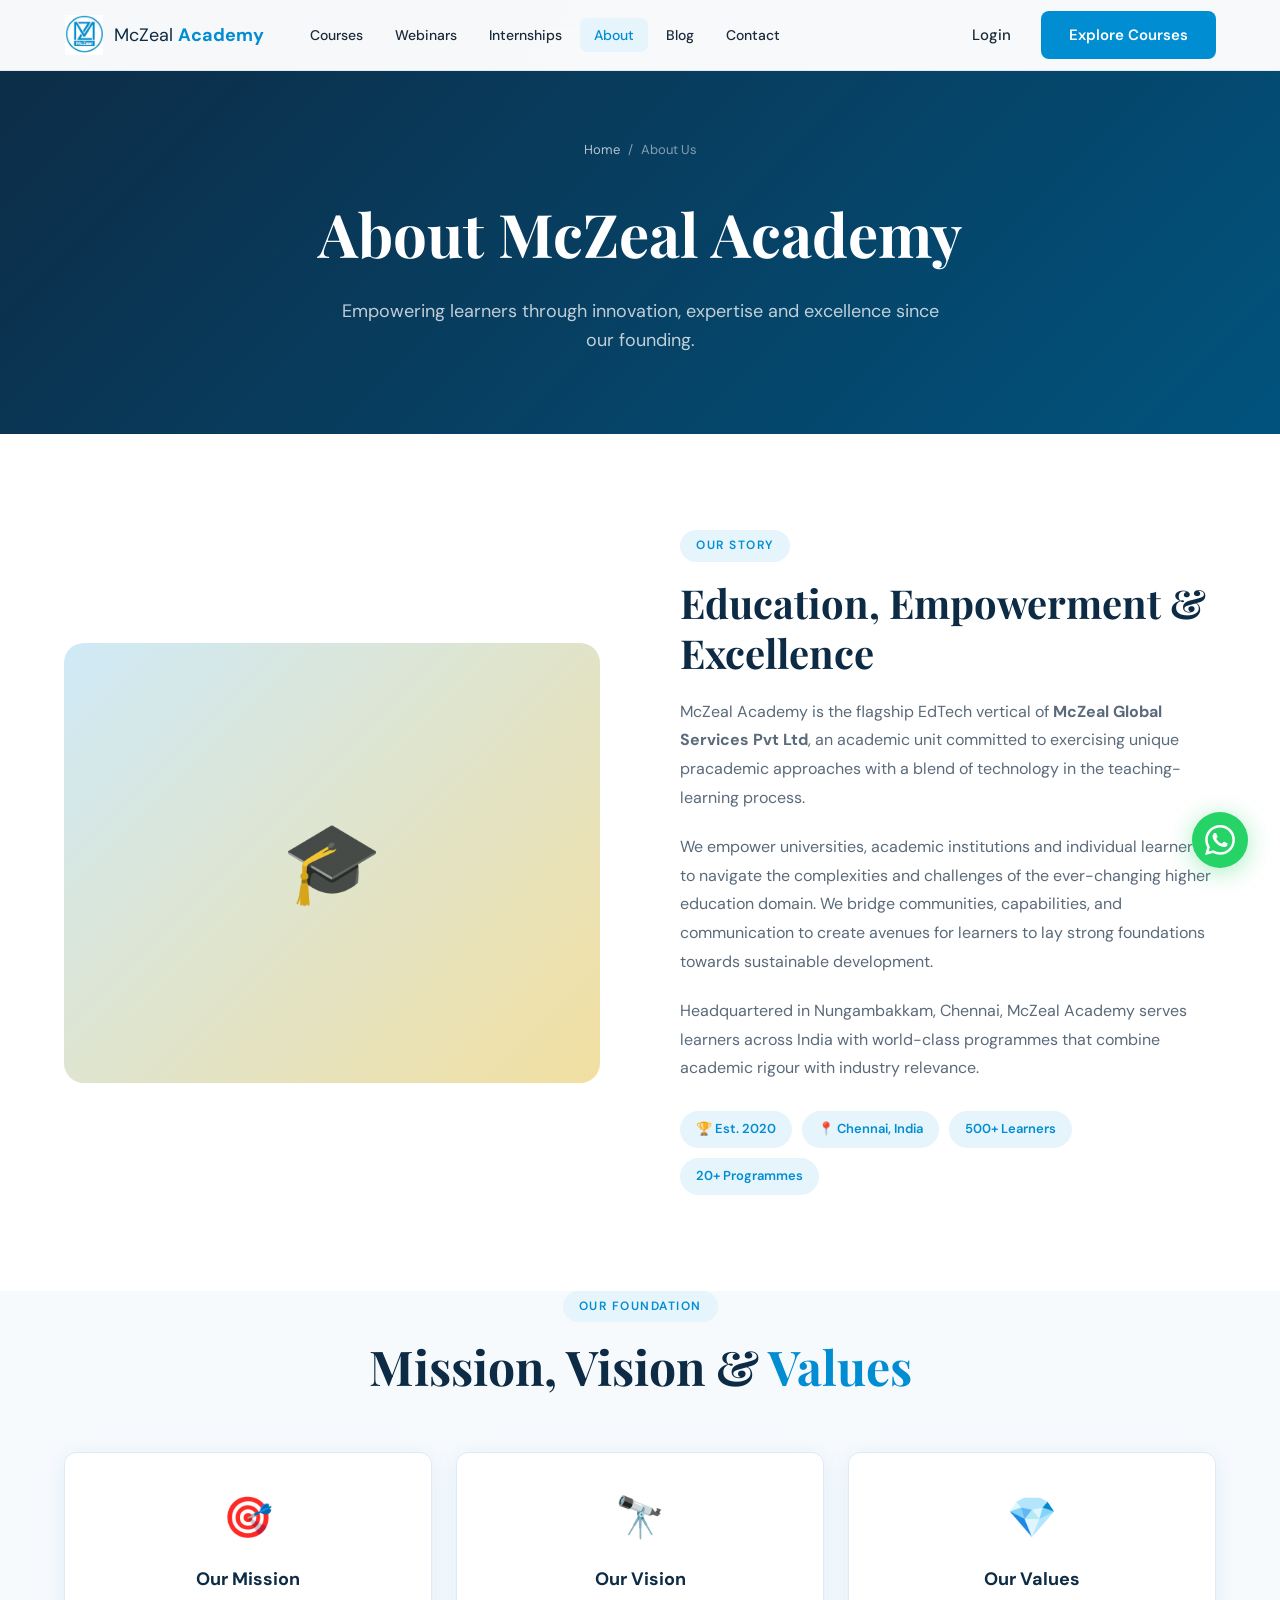
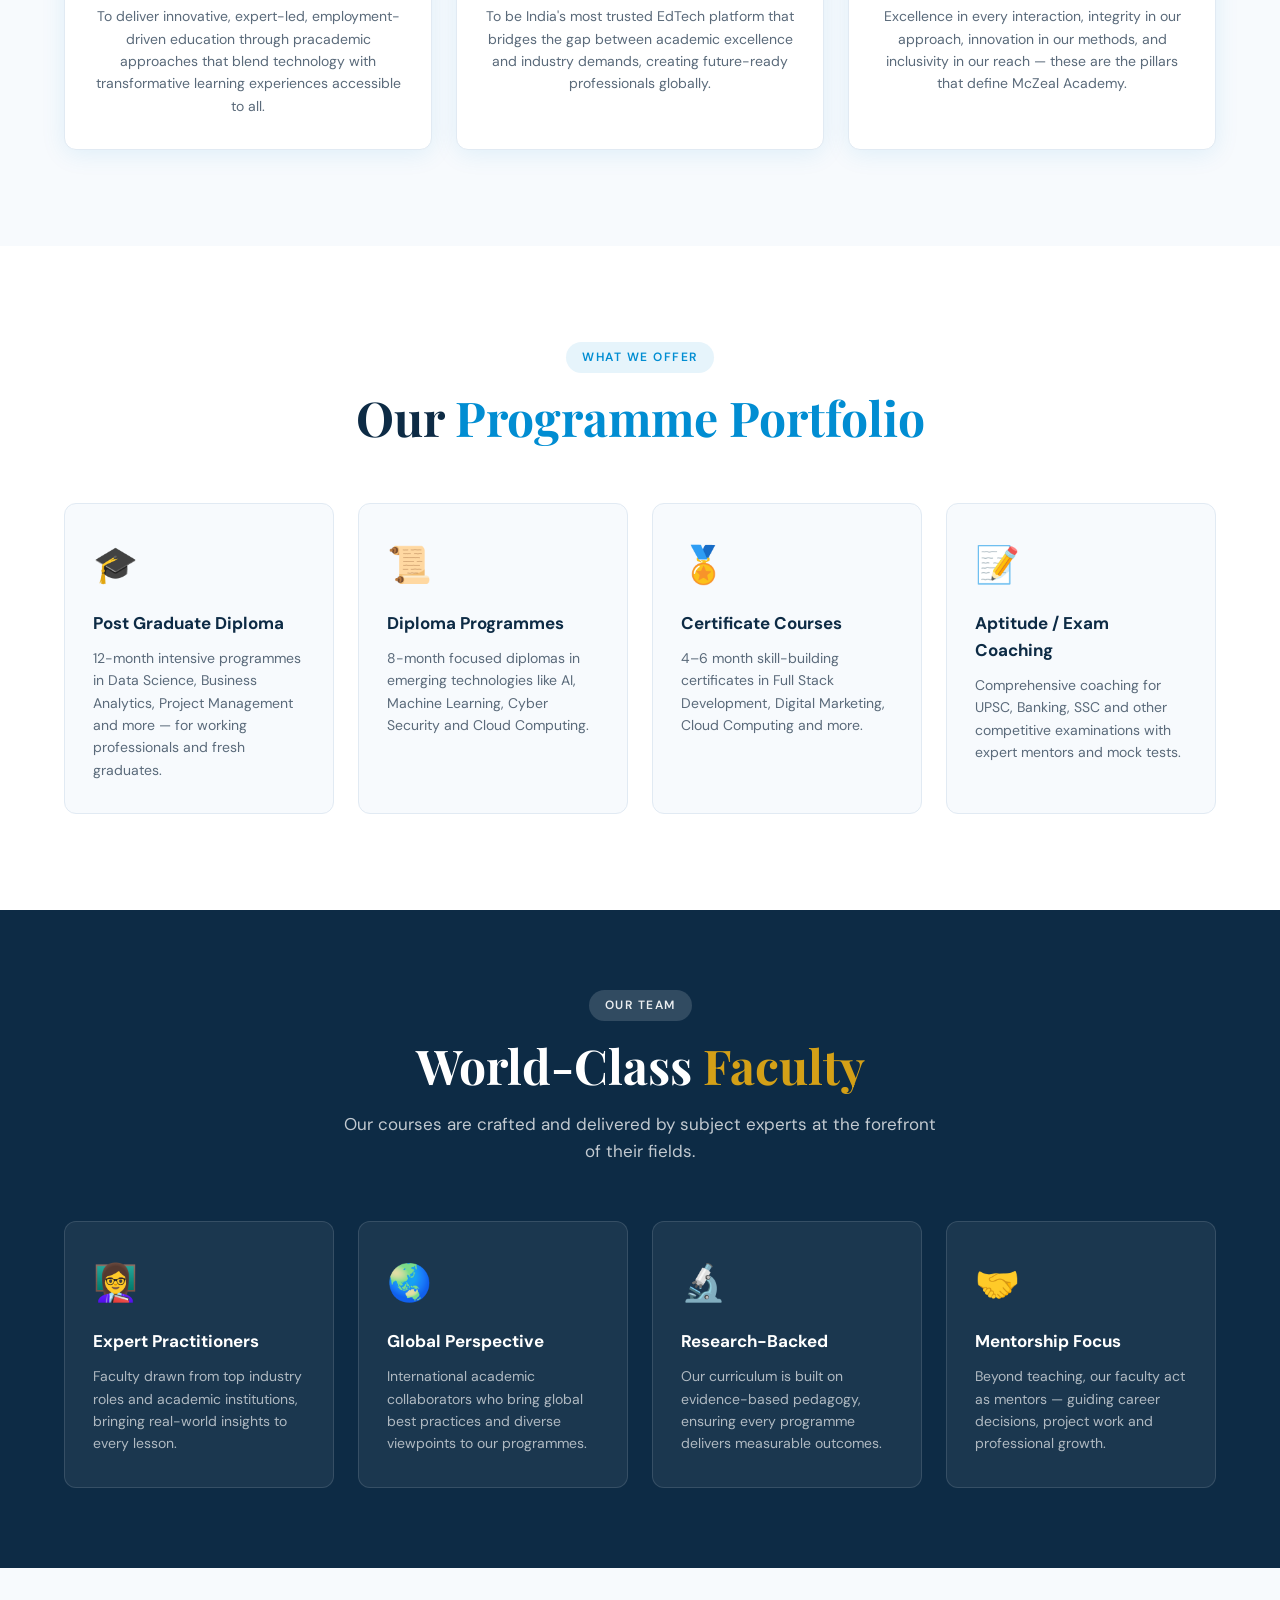
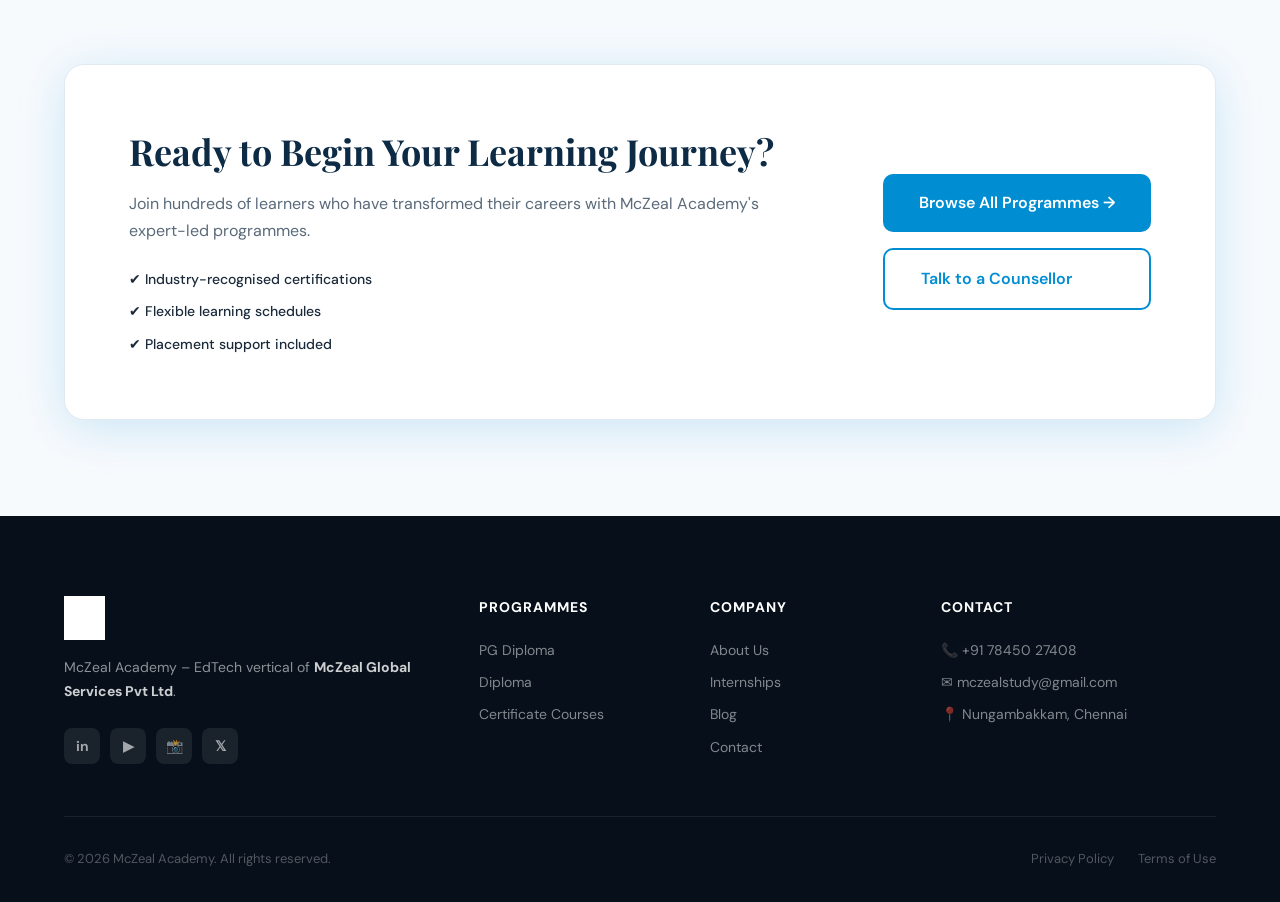
==== about.html @ bb6f8eb1 "first commit" ====
<!DOCTYPE html>
<html lang="en">
<head>
<meta charset="UTF-8"/>
<meta name="viewport" content="width=device-width, initial-scale=1.0"/>
<title>About Us – McZeal Academy</title>
<link rel="preconnect" href="https://fonts.googleapis.com"/>
<link href="https://fonts.googleapis.com/css2?family=Playfair+Display:wght@700;800&family=DM+Sans:wght@300;400;500;600;700&display=swap" rel="stylesheet"/>
<link rel="stylesheet" href="styles.css"/>
</head>
<body>
<nav class="navbar" id="navbar">
  <div class="nav-inner">
    <a href="index.html" class="nav-logo"><img src="logo.png" alt="McZeal Academy"/><span>McZeal <strong>Academy</strong></span></a>
    <ul class="nav-links">
      <li><a href="courses.html">Courses</a></li><li><a href="webinars.html">Webinars</a></li>
      <li><a href="internships.html">Internships</a></li><li><a href="about.html" class="active">About</a></li>
      <li><a href="blog.html">Blog</a></li><li><a href="contact.html">Contact</a></li>
    </ul>
    <div class="nav-actions"><a href="login.html" class="btn-ghost">Login</a><a href="courses.html" class="btn-primary">Explore Courses</a></div>
    <button class="hamburger" id="hamburger"><span></span><span></span><span></span></button>
  </div>
  <div class="mobile-menu" id="mobileMenu">
    <a href="courses.html">Courses</a><a href="webinars.html">Webinars</a>
    <a href="internships.html">Internships</a><a href="about.html">About</a>
    <a href="blog.html">Blog</a><a href="contact.html">Contact</a>
    <a href="login.html" class="btn-ghost mt-8">Login</a>
  </div>
</nav>

<section class="page-hero">
  <div class="container">
    <div class="breadcrumb"><a href="index.html">Home</a> / <span>About Us</span></div>
    <h1>About McZeal Academy</h1>
    <p>Empowering learners through innovation, expertise and excellence since our founding.</p>
  </div>
</section>

<!-- About Story -->
<section class="section">
  <div class="container">
    <div class="about-grid">
      <div class="about-image">🎓</div>
      <div class="about-text">
        <div class="section-tag">Our Story</div>
        <h2>Education, Empowerment & Excellence</h2>
        <p>McZeal Academy is the flagship EdTech vertical of <strong>McZeal Global Services Pvt Ltd</strong>, an academic unit committed to exercising unique pracademic approaches with a blend of technology in the teaching-learning process.</p>
        <p>We empower universities, academic institutions and individual learners to navigate the complexities and challenges of the ever-changing higher education domain. We bridge communities, capabilities, and communication to create avenues for learners to lay strong foundations towards sustainable development.</p>
        <p>Headquartered in Nungambakkam, Chennai, McZeal Academy serves learners across India with world-class programmes that combine academic rigour with industry relevance.</p>
        <div class="about-badges">
          <span class="about-badge">🏆 Est. 2020</span>
          <span class="about-badge">📍 Chennai, India</span>
          <span class="about-badge">500+ Learners</span>
          <span class="about-badge">20+ Programmes</span>
        </div>
      </div>
    </div>
  </div>
</section>

<!-- Mission, Vision, Values -->
<section class="section" style="background:var(--off-white); padding-top:0;">
  <div class="container">
    <div class="section-header">
      <div class="section-tag">Our Foundation</div>
      <h2 class="section-title">Mission, Vision & <span class="accent">Values</span></h2>
    </div>
    <div class="about-mission-grid">
      <div class="mission-card">
        <div class="mission-icon">🎯</div>
        <h3>Our Mission</h3>
        <p>To deliver innovative, expert-led, employment-driven education through pracademic approaches that blend technology with transformative learning experiences accessible to all.</p>
      </div>
      <div class="mission-card">
        <div class="mission-icon">🔭</div>
        <h3>Our Vision</h3>
        <p>To be India's most trusted EdTech platform that bridges the gap between academic excellence and industry demands, creating future-ready professionals globally.</p>
      </div>
      <div class="mission-card">
        <div class="mission-icon">💎</div>
        <h3>Our Values</h3>
        <p>Excellence in every interaction, integrity in our approach, innovation in our methods, and inclusivity in our reach — these are the pillars that define McZeal Academy.</p>
      </div>
    </div>
  </div>
</section>

<!-- Programmes Offered -->
<section class="section">
  <div class="container">
    <div class="section-header">
      <div class="section-tag">What We Offer</div>
      <h2 class="section-title">Our <span class="accent">Programme Portfolio</span></h2>
    </div>
    <div class="why-grid" style="background:none;">
      <div class="why-card" style="background:var(--off-white); border-color:var(--border);">
        <div class="why-icon">🎓</div>
        <h3 style="color:var(--navy)">Post Graduate Diploma</h3>
        <p style="color:var(--text-muted)">12-month intensive programmes in Data Science, Business Analytics, Project Management and more — for working professionals and fresh graduates.</p>
      </div>
      <div class="why-card" style="background:var(--off-white); border-color:var(--border);">
        <div class="why-icon">📜</div>
        <h3 style="color:var(--navy)">Diploma Programmes</h3>
        <p style="color:var(--text-muted)">8-month focused diplomas in emerging technologies like AI, Machine Learning, Cyber Security and Cloud Computing.</p>
      </div>
      <div class="why-card" style="background:var(--off-white); border-color:var(--border);">
        <div class="why-icon">🏅</div>
        <h3 style="color:var(--navy)">Certificate Courses</h3>
        <p style="color:var(--text-muted)">4–6 month skill-building certificates in Full Stack Development, Digital Marketing, Cloud Computing and more.</p>
      </div>
      <div class="why-card" style="background:var(--off-white); border-color:var(--border);">
        <div class="why-icon">📝</div>
        <h3 style="color:var(--navy)">Aptitude / Exam Coaching</h3>
        <p style="color:var(--text-muted)">Comprehensive coaching for UPSC, Banking, SSC and other competitive examinations with expert mentors and mock tests.</p>
      </div>
    </div>
  </div>
</section>

<!-- Team -->
<section class="section" style="background:var(--navy); padding:80px 0;">
  <div class="container">
    <div class="section-header light">
      <div class="section-tag light">Our Team</div>
      <h2 class="section-title light">World-Class <span class="accent-gold">Faculty</span></h2>
      <p class="section-sub light">Our courses are crafted and delivered by subject experts at the forefront of their fields.</p>
    </div>
    <div class="why-grid">
      <div class="why-card">
        <div class="why-icon">👩‍🏫</div>
        <h3>Expert Practitioners</h3>
        <p>Faculty drawn from top industry roles and academic institutions, bringing real-world insights to every lesson.</p>
      </div>
      <div class="why-card">
        <div class="why-icon">🌏</div>
        <h3>Global Perspective</h3>
        <p>International academic collaborators who bring global best practices and diverse viewpoints to our programmes.</p>
      </div>
      <div class="why-card">
        <div class="why-icon">🔬</div>
        <h3>Research-Backed</h3>
        <p>Our curriculum is built on evidence-based pedagogy, ensuring every programme delivers measurable outcomes.</p>
      </div>
      <div class="why-card">
        <div class="why-icon">🤝</div>
        <h3>Mentorship Focus</h3>
        <p>Beyond teaching, our faculty act as mentors — guiding career decisions, project work and professional growth.</p>
      </div>
    </div>
  </div>
</section>

<!-- CTA -->
<section class="lead-section section">
  <div class="container">
    <div class="lead-box">
      <div class="lead-text">
        <h2>Ready to Begin Your Learning Journey?</h2>
        <p>Join hundreds of learners who have transformed their careers with McZeal Academy's expert-led programmes.</p>
        <ul class="lead-points">
          <li>✔ Industry-recognised certifications</li>
          <li>✔ Flexible learning schedules</li>
          <li>✔ Placement support included</li>
        </ul>
      </div>
      <div style="display:flex; flex-direction:column; gap:16px; justify-content:center;">
        <a href="courses.html" class="btn-primary btn-lg">Browse All Programmes →</a>
        <a href="contact.html" class="btn-outline btn-lg">Talk to a Counsellor</a>
      </div>
    </div>
  </div>
</section>

<footer class="footer">
  <div class="container">
    <div class="footer-grid">
      <div class="footer-brand">
        <img src="logo.png" alt="McZeal Academy" class="footer-logo"/>
        <p>McZeal Academy – EdTech vertical of <strong>McZeal Global Services Pvt Ltd</strong>.</p>
        <div class="footer-social"><a href="#">in</a><a href="#">▶</a><a href="#">📸</a><a href="#">𝕏</a></div>
      </div>
      <div class="footer-col"><h4>Programmes</h4><a href="courses.html">PG Diploma</a><a href="courses.html">Diploma</a><a href="courses.html">Certificate Courses</a></div>
      <div class="footer-col"><h4>Company</h4><a href="about.html">About Us</a><a href="internships.html">Internships</a><a href="blog.html">Blog</a><a href="contact.html">Contact</a></div>
      <div class="footer-col"><h4>Contact</h4><p>📞 +91 78450 27408</p><p>✉ mczealstudy@gmail.com</p><p>📍 Nungambakkam, Chennai</p></div>
    </div>
    <div class="footer-bottom">
      <p>© 2026 McZeal Academy. All rights reserved.</p>
      <div class="footer-legal"><a href="#">Privacy Policy</a><a href="#">Terms of Use</a></div>
    </div>
  </div>
</footer>
<a href="https://wa.me/917845027408" class="whatsapp-fab" target="_blank">
  <svg viewBox="0 0 24 24" fill="currentColor"><path d="M17.472 14.382c-.297-.149-1.758-.867-2.03-.967-.273-.099-.471-.148-.67.15-.197.297-.767.966-.94 1.164-.173.199-.347.223-.644.075-.297-.15-1.255-.463-2.39-1.475-.883-.788-1.48-1.761-1.653-2.059-.173-.297-.018-.458.13-.606.134-.133.298-.347.446-.52.149-.174.198-.298.298-.497.099-.198.05-.371-.025-.52-.075-.149-.669-1.612-.916-2.207-.242-.579-.487-.5-.669-.51-.173-.008-.371-.01-.57-.01-.198 0-.52.074-.792.372-.272.297-1.04 1.016-1.04 2.479 0 1.462 1.065 2.875 1.213 3.074.149.198 2.096 3.2 5.077 4.487.709.306 1.262.489 1.694.625.712.227 1.36.195 1.871.118.571-.085 1.758-.719 2.006-1.413.248-.694.248-1.289.173-1.413-.074-.124-.272-.198-.57-.347m-5.421 7.403h-.004a9.87 9.87 0 01-5.031-1.378l-.361-.214-3.741.982.998-3.648-.235-.374a9.86 9.86 0 01-1.51-5.26c.001-5.45 4.436-9.884 9.888-9.884 2.64 0 5.122 1.03 6.988 2.898a9.825 9.825 0 012.893 6.994c-.003 5.45-4.437 9.884-9.885 9.884m8.413-18.297A11.815 11.815 0 0012.05 0C5.495 0 .16 5.335.157 11.892c0 2.096.547 4.142 1.588 5.945L.057 24l6.305-1.654a11.882 11.882 0 005.683 1.448h.005c6.554 0 11.89-5.335 11.893-11.893a11.821 11.821 0 00-3.48-8.413Z"/></svg>
</a>
<script src="main.js"></script>
</body>
</html>
---- styles.css ----
/* ============================================
   McZeal Academy — Main Stylesheet
   Colors: White | #018dd2 (Brand Blue) | #D4A017 (Gold)
   Font: Playfair Display + DM Sans
   ============================================ */

:root {
  --blue: #018dd2;
  --blue-dark: #0170a8;
  --blue-light: #e6f4fb;
  --navy: #0d2b45;
  --gold: #D4A017;
  --gold-light: #f5e6b0;
  --white: #ffffff;
  --off-white: #f7fafd;
  --text: #1a2a3a;
  --text-muted: #5a6a7a;
  --border: #e1eaf3;
  --radius: 12px;
  --shadow: 0 4px 24px rgba(1,141,210,0.10);
  --shadow-lg: 0 8px 48px rgba(1,141,210,0.18);
  --transition: 0.3s cubic-bezier(0.4,0,0.2,1);
}

*, *::before, *::after { box-sizing: border-box; margin: 0; padding: 0; }

html { scroll-behavior: smooth; }

body {
  font-family: 'DM Sans', sans-serif;
  color: var(--text);
  background: var(--white);
  line-height: 1.6;
  overflow-x: hidden;
}

a { text-decoration: none; color: inherit; }
img { max-width: 100%; display: block; }
ul { list-style: none; }

.container {
  max-width: 1200px;
  margin: 0 auto;
  padding: 0 24px;
}

/* ---- BUTTONS ---- */
.btn-primary {
  display: inline-flex;
  align-items: center;
  gap: 8px;
  background: var(--blue);
  color: #fff;
  padding: 12px 28px;
  border-radius: 8px;
  font-weight: 600;
  font-size: 15px;
  transition: var(--transition);
  border: none;
  cursor: pointer;
}
.btn-primary:hover { background: var(--blue-dark); transform: translateY(-2px); box-shadow: 0 6px 24px rgba(1,141,210,0.35); }
.btn-primary.btn-lg { padding: 16px 36px; font-size: 16px; border-radius: 10px; }
.btn-primary.btn-full { width: 100%; justify-content: center; }

.btn-outline {
  display: inline-flex;
  align-items: center;
  gap: 8px;
  background: transparent;
  color: var(--blue);
  padding: 12px 28px;
  border-radius: 8px;
  font-weight: 600;
  font-size: 15px;
  border: 2px solid var(--blue);
  transition: var(--transition);
  cursor: pointer;
}
.btn-outline:hover { background: var(--blue); color: #fff; transform: translateY(-2px); }
.btn-outline.btn-lg { padding: 16px 36px; font-size: 16px; border-radius: 10px; }

.btn-ghost {
  display: inline-flex;
  align-items: center;
  color: var(--text);
  font-weight: 500;
  font-size: 15px;
  padding: 10px 20px;
  border-radius: 8px;
  transition: var(--transition);
}
.btn-ghost:hover { color: var(--blue); background: var(--blue-light); }

.btn-gold {
  display: inline-flex;
  align-items: center;
  gap: 8px;
  background: var(--gold);
  color: #fff;
  padding: 14px 32px;
  border-radius: 10px;
  font-weight: 700;
  font-size: 16px;
  transition: var(--transition);
  border: none;
  cursor: pointer;
}
.btn-gold:hover { background: #b8880e; transform: translateY(-2px); box-shadow: 0 6px 24px rgba(212,160,23,0.35); }
.btn-gold.btn-lg { padding: 16px 40px; }

.btn-sm {
  display: inline-flex;
  align-items: center;
  background: var(--blue-light);
  color: var(--blue);
  padding: 8px 18px;
  border-radius: 6px;
  font-weight: 600;
  font-size: 13px;
  transition: var(--transition);
  border: none;
  cursor: pointer;
}
.btn-sm:hover { background: var(--blue); color: #fff; }

/* ---- NAVBAR ---- */
.navbar {
  position: fixed;
  top: 0; left: 0; right: 0;
  z-index: 1000;
  background: rgba(255,255,255,0.97);
  backdrop-filter: blur(12px);
  border-bottom: 1px solid var(--border);
  transition: var(--transition);
}
.navbar.scrolled { box-shadow: 0 2px 20px rgba(0,0,0,0.08); }

.nav-inner {
  max-width: 1200px;
  margin: 0 auto;
  padding: 0 24px;
  display: flex;
  align-items: center;
  gap: 32px;
  height: 70px;
}

.nav-logo {
  display: flex;
  align-items: center;
  gap: 10px;
  font-size: 18px;
  color: var(--navy);
  flex-shrink: 0;
}
.nav-logo img { height: 40px; width: 40px; object-fit: contain; }
.nav-logo strong { color: var(--blue); }

.nav-links {
  display: flex;
  align-items: center;
  gap: 4px;
  flex: 1;
}
.nav-links li a {
  padding: 8px 14px;
  border-radius: 8px;
  font-size: 14px;
  font-weight: 500;
  color: var(--text);
  transition: var(--transition);
}
.nav-links li a:hover, .nav-links li a.active {
  color: var(--blue);
  background: var(--blue-light);
}

.nav-actions {
  display: flex;
  align-items: center;
  gap: 10px;
  flex-shrink: 0;
}

.hamburger {
  display: none;
  flex-direction: column;
  gap: 5px;
  background: none;
  border: none;
  cursor: pointer;
  padding: 8px;
}
.hamburger span {
  display: block;
  width: 24px;
  height: 2px;
  background: var(--text);
  border-radius: 2px;
  transition: var(--transition);
}

.mobile-menu {
  display: none;
  flex-direction: column;
  padding: 16px 24px 24px;
  border-top: 1px solid var(--border);
  gap: 4px;
}
.mobile-menu a {
  padding: 12px 16px;
  border-radius: 8px;
  font-weight: 500;
  color: var(--text);
  transition: var(--transition);
}
.mobile-menu a:hover { color: var(--blue); background: var(--blue-light); }
.mobile-menu.open { display: flex; }
.mt-8 { margin-top: 8px; }

/* ---- HERO ---- */
.hero {
  min-height: 100vh;
  display: flex;
  align-items: center;
  padding: 120px 0 80px;
  background: linear-gradient(135deg, #f0f8ff 0%, #e6f4fb 40%, #fff9e6 100%);
  position: relative;
  overflow: hidden;
}

.hero-bg-grid {
  position: absolute;
  inset: 0;
  background-image: 
    linear-gradient(var(--border) 1px, transparent 1px),
    linear-gradient(90deg, var(--border) 1px, transparent 1px);
  background-size: 60px 60px;
  opacity: 0.4;
  pointer-events: none;
}

.hero-content {
  position: relative;
  z-index: 2;
  max-width: 640px;
}

.hero-badge {
  display: inline-flex;
  align-items: center;
  gap: 8px;
  background: var(--gold-light);
  color: #8a6200;
  padding: 8px 16px;
  border-radius: 100px;
  font-size: 13px;
  font-weight: 600;
  margin-bottom: 28px;
  border: 1px solid #e0c060;
}

.hero-title {
  font-family: 'Playfair Display', serif;
  font-size: clamp(42px, 6vw, 72px);
  font-weight: 800;
  line-height: 1.1;
  color: var(--navy);
  margin-bottom: 24px;
}

.gradient-text {
  background: linear-gradient(135deg, var(--blue), var(--gold));
  -webkit-background-clip: text;
  -webkit-text-fill-color: transparent;
  background-clip: text;
}

.hero-sub {
  font-size: 18px;
  color: var(--text-muted);
  line-height: 1.7;
  margin-bottom: 36px;
  max-width: 520px;
}

.hero-cta {
  display: flex;
  gap: 16px;
  flex-wrap: wrap;
  margin-bottom: 48px;
}

.hero-stats {
  display: flex;
  align-items: center;
  gap: 0;
  background: white;
  border-radius: 16px;
  padding: 20px 28px;
  box-shadow: var(--shadow);
  border: 1px solid var(--border);
  width: fit-content;
}
.stat {
  display: flex;
  flex-direction: column;
  align-items: center;
  padding: 0 20px;
}
.stat-num {
  font-size: 28px;
  font-weight: 700;
  color: var(--blue);
  font-family: 'Playfair Display', serif;
}
.stat-label { font-size: 12px; color: var(--text-muted); font-weight: 500; }
.stat-divider {
  width: 1px;
  height: 40px;
  background: var(--border);
}

.hero-visual {
  position: absolute;
  right: 60px;
  top: 50%;
  transform: translateY(-50%);
  display: flex;
  flex-direction: column;
  gap: 16px;
  z-index: 2;
}
.hero-card {
  background: white;
  border-radius: 12px;
  padding: 16px 20px;
  display: flex;
  align-items: center;
  gap: 14px;
  box-shadow: var(--shadow-lg);
  border: 1px solid var(--border);
  font-size: 14px;
  min-width: 220px;
  animation: floatCard 3s ease-in-out infinite;
}
.card-1 { animation-delay: 0s; }
.card-2 { animation-delay: 1s; }
.card-3 { animation-delay: 2s; }
@keyframes floatCard {
  0%, 100% { transform: translateY(0); }
  50% { transform: translateY(-8px); }
}
.card-icon { font-size: 28px; flex-shrink: 0; }
.hero-card strong { display: block; color: var(--navy); }
.hero-card small { color: var(--text-muted); font-size: 12px; }

/* ---- MARQUEE ---- */
.marquee-section {
  background: var(--navy);
  padding: 20px 0;
  overflow: hidden;
}
.marquee-label {
  text-align: center;
  color: rgba(255,255,255,0.5);
  font-size: 12px;
  text-transform: uppercase;
  letter-spacing: 2px;
  margin-bottom: 12px;
}
.marquee-track { overflow: hidden; }
.marquee-inner {
  display: flex;
  gap: 32px;
  white-space: nowrap;
  animation: marquee 30s linear infinite;
  color: rgba(255,255,255,0.7);
  font-size: 15px;
  font-weight: 500;
}
.marquee-inner span { flex-shrink: 0; }
@keyframes marquee {
  from { transform: translateX(0); }
  to { transform: translateX(-50%); }
}

/* ---- SECTION COMMON ---- */
.section { padding: 96px 0; }

.section-header {
  text-align: center;
  margin-bottom: 56px;
}
.section-tag {
  display: inline-block;
  background: var(--blue-light);
  color: var(--blue);
  padding: 6px 16px;
  border-radius: 100px;
  font-size: 12px;
  font-weight: 600;
  text-transform: uppercase;
  letter-spacing: 1.5px;
  margin-bottom: 16px;
}
.section-tag.light {
  background: rgba(255,255,255,0.15);
  color: rgba(255,255,255,0.9);
}
.section-title {
  font-family: 'Playfair Display', serif;
  font-size: clamp(32px, 4vw, 48px);
  font-weight: 700;
  color: var(--navy);
  line-height: 1.2;
  margin-bottom: 16px;
}
.section-title.light { color: white; }
.section-sub {
  font-size: 17px;
  color: var(--text-muted);
  max-width: 600px;
  margin: 0 auto;
}
.section-sub.light { color: rgba(255,255,255,0.75); }
.accent { color: var(--blue); }
.accent-gold { color: var(--gold); }
.section-cta { text-align: center; margin-top: 48px; }

/* ---- FILTER TABS ---- */
.filter-tabs {
  display: flex;
  gap: 8px;
  justify-content: center;
  flex-wrap: wrap;
  margin-bottom: 40px;
}
.filter-btn {
  padding: 10px 24px;
  border-radius: 100px;
  border: 2px solid var(--border);
  background: transparent;
  font-size: 14px;
  font-weight: 600;
  color: var(--text-muted);
  cursor: pointer;
  transition: var(--transition);
  font-family: 'DM Sans', sans-serif;
}
.filter-btn:hover, .filter-btn.active {
  border-color: var(--blue);
  background: var(--blue);
  color: white;
}

/* ---- COURSE CARDS ---- */
.courses-grid {
  display: grid;
  grid-template-columns: repeat(auto-fill, minmax(340px, 1fr));
  gap: 24px;
}
.course-card {
  background: white;
  border-radius: var(--radius);
  border: 1px solid var(--border);
  overflow: hidden;
  transition: var(--transition);
  position: relative;
}
.course-card:hover { transform: translateY(-6px); box-shadow: var(--shadow-lg); border-color: var(--blue); }
.course-card.hidden { display: none; }

.course-badge {
  position: absolute;
  top: 16px;
  left: 16px;
  background: var(--blue);
  color: white;
  padding: 4px 12px;
  border-radius: 100px;
  font-size: 11px;
  font-weight: 700;
  text-transform: uppercase;
  letter-spacing: 1px;
}
.course-badge.cert { background: #059669; }
.course-badge.diploma { background: #7c3aed; }
.course-badge.coaching { background: var(--gold); }

.course-thumb {
  height: 160px;
  display: flex;
  align-items: center;
  justify-content: center;
}
.thumb-blue { background: linear-gradient(135deg, #e6f4fb, #bde0f5); }
.thumb-gold { background: linear-gradient(135deg, #fef9e7, #fde68a); }
.thumb-teal { background: linear-gradient(135deg, #e6faf5, #a7f3d0); }
.thumb-purple { background: linear-gradient(135deg, #f3e8ff, #ddd6fe); }
.thumb-orange { background: linear-gradient(135deg, #fff7ed, #fed7aa); }
.thumb-green { background: linear-gradient(135deg, #ecfdf5, #bbf7d0); }
.thumb-icon { font-size: 56px; }

.course-body { padding: 24px; }
.course-body h3 {
  font-size: 17px;
  font-weight: 700;
  color: var(--navy);
  margin-bottom: 10px;
  line-height: 1.3;
}
.course-body p { font-size: 14px; color: var(--text-muted); margin-bottom: 16px; line-height: 1.6; }
.course-meta {
  display: flex;
  gap: 16px;
  font-size: 13px;
  color: var(--text-muted);
  margin-bottom: 20px;
}
.course-footer {
  display: flex;
  align-items: center;
  justify-content: space-between;
  padding-top: 16px;
  border-top: 1px solid var(--border);
}
.course-price {
  font-size: 20px;
  font-weight: 700;
  color: var(--navy);
}
.course-price small { font-size: 12px; color: var(--text-muted); font-weight: 400; }

/* ---- WHY SECTION ---- */
.why-section {
  background: var(--navy);
  padding: 96px 0;
}
.why-grid {
  display: grid;
  grid-template-columns: repeat(auto-fill, minmax(260px, 1fr));
  gap: 24px;
}
.why-card {
  background: rgba(255,255,255,0.06);
  border: 1px solid rgba(255,255,255,0.12);
  border-radius: var(--radius);
  padding: 32px 28px;
  transition: var(--transition);
}
.why-card:hover {
  background: rgba(1,141,210,0.2);
  border-color: var(--blue);
  transform: translateY(-4px);
}
.why-icon { font-size: 36px; margin-bottom: 16px; }
.why-card h3 { font-size: 17px; font-weight: 700; color: white; margin-bottom: 10px; }
.why-card p { font-size: 14px; color: rgba(255,255,255,0.65); line-height: 1.6; }

/* ---- JOURNEY ---- */
.journey-section { background: var(--off-white); }
.journey-steps {
  display: flex;
  align-items: flex-start;
  gap: 16px;
  flex-wrap: wrap;
  justify-content: center;
}
.journey-step {
  flex: 1;
  min-width: 200px;
  max-width: 240px;
  text-align: center;
  padding: 32px 20px;
  background: white;
  border-radius: var(--radius);
  border: 1px solid var(--border);
  box-shadow: var(--shadow);
  transition: var(--transition);
}
.journey-step:hover { border-color: var(--blue); transform: translateY(-4px); }
.step-num {
  display: inline-flex;
  align-items: center;
  justify-content: center;
  width: 56px;
  height: 56px;
  background: var(--blue);
  color: white;
  border-radius: 50%;
  font-size: 20px;
  font-weight: 800;
  margin: 0 auto 20px;
  font-family: 'Playfair Display', serif;
}
.step-content h3 { font-size: 16px; font-weight: 700; color: var(--navy); margin-bottom: 10px; }
.step-content p { font-size: 14px; color: var(--text-muted); line-height: 1.6; }
.journey-arrow {
  font-size: 28px;
  color: var(--blue);
  padding-top: 60px;
  flex-shrink: 0;
  opacity: 0.5;
}

/* ---- TESTIMONIALS ---- */
.testimonials-grid {
  display: grid;
  grid-template-columns: repeat(auto-fill, minmax(300px, 1fr));
  gap: 24px;
}
.testimonial-card {
  background: white;
  border-radius: var(--radius);
  padding: 32px;
  border: 1px solid var(--border);
  box-shadow: var(--shadow);
  transition: var(--transition);
}
.testimonial-card:hover { border-color: var(--blue); transform: translateY(-4px); }
.testimonial-card.featured {
  background: linear-gradient(135deg, var(--blue), var(--blue-dark));
  color: white;
  border-color: transparent;
}
.testi-stars { font-size: 20px; color: var(--gold); margin-bottom: 16px; }
.testimonial-card.featured .testi-stars { color: #ffd700; }
.testimonial-card p { font-size: 15px; color: var(--text-muted); line-height: 1.7; margin-bottom: 24px; font-style: italic; }
.testimonial-card.featured p { color: rgba(255,255,255,0.9); }
.testi-author { display: flex; align-items: center; gap: 12px; }
.testi-avatar {
  width: 44px; height: 44px;
  background: var(--blue-light);
  color: var(--blue);
  border-radius: 50%;
  display: flex; align-items: center; justify-content: center;
  font-weight: 700; font-size: 14px; flex-shrink: 0;
}
.testimonial-card.featured .testi-avatar { background: rgba(255,255,255,0.2); color: white; }
.testi-author strong { display: block; font-size: 15px; color: var(--navy); }
.testi-author small { font-size: 12px; color: var(--text-muted); }
.testimonial-card.featured .testi-author strong { color: white; }
.testimonial-card.featured .testi-author small { color: rgba(255,255,255,0.7); }

/* ---- EDTECH BANNER ---- */
.edtech-banner {
  background: linear-gradient(135deg, #0d2b45 0%, #01537e 100%);
  padding: 80px 0;
}
.edtech-inner {
  display: flex;
  align-items: center;
  gap: 80px;
  flex-wrap: wrap;
}
.edtech-text { flex: 1; min-width: 280px; }
.edtech-text .section-tag { background: rgba(255,255,255,0.15); color: rgba(255,255,255,0.9); }
.edtech-text h2 {
  font-family: 'Playfair Display', serif;
  font-size: clamp(28px, 3.5vw, 42px);
  color: white;
  line-height: 1.2;
  margin: 16px 0 20px;
}
.edtech-text p { font-size: 16px; color: rgba(255,255,255,0.75); line-height: 1.7; margin-bottom: 32px; max-width: 480px; }
.edtech-features {
  flex: 1;
  min-width: 260px;
  display: grid;
  grid-template-columns: 1fr 1fr;
  gap: 16px;
}
.ef-item {
  background: rgba(255,255,255,0.08);
  border: 1px solid rgba(255,255,255,0.12);
  border-radius: 8px;
  padding: 14px 18px;
  color: rgba(255,255,255,0.85);
  font-size: 14px;
  font-weight: 500;
  transition: var(--transition);
}
.ef-item:hover { background: rgba(1,141,210,0.3); border-color: var(--blue); }

/* ---- LEAD CAPTURE ---- */
.lead-section { background: var(--off-white); }
.lead-box {
  background: white;
  border-radius: 20px;
  padding: 64px;
  box-shadow: var(--shadow-lg);
  display: flex;
  gap: 80px;
  align-items: center;
  border: 1px solid var(--border);
  flex-wrap: wrap;
}
.lead-text { flex: 1; min-width: 280px; }
.lead-text h2 {
  font-family: 'Playfair Display', serif;
  font-size: clamp(24px, 3vw, 36px);
  color: var(--navy);
  margin-bottom: 16px;
  line-height: 1.25;
}
.lead-text p { color: var(--text-muted); line-height: 1.7; margin-bottom: 24px; }
.lead-points { display: flex; flex-direction: column; gap: 10px; }
.lead-points li { font-size: 14px; color: var(--text); font-weight: 500; }

.lead-form {
  flex: 1;
  min-width: 280px;
  display: flex;
  flex-direction: column;
  gap: 14px;
}
.lead-form input,
.lead-form select {
  padding: 14px 16px;
  border: 2px solid var(--border);
  border-radius: 8px;
  font-family: 'DM Sans', sans-serif;
  font-size: 15px;
  color: var(--text);
  background: var(--off-white);
  transition: var(--transition);
  outline: none;
}
.lead-form input:focus, .lead-form select:focus { border-color: var(--blue); background: white; }
.lead-form small { color: var(--text-muted); font-size: 12px; text-align: center; }

/* ---- FOOTER ---- */
.footer {
  background: #060f1a;
  padding: 80px 0 32px;
}
.footer-grid {
  display: grid;
  grid-template-columns: 2fr 1fr 1fr 1.5fr;
  gap: 48px;
  padding-bottom: 48px;
  border-bottom: 1px solid rgba(255,255,255,0.08);
}
.footer-brand p { font-size: 14px; color: rgba(255,255,255,0.55); line-height: 1.7; margin: 16px 0 24px; }
.footer-brand strong { color: rgba(255,255,255,0.8); }
.footer-logo { height: 44px; margin-bottom: 16px; filter: brightness(0) invert(1); }
.footer-social {
  display: flex;
  gap: 10px;
}
.footer-social a {
  width: 36px; height: 36px;
  background: rgba(255,255,255,0.08);
  border-radius: 8px;
  display: flex; align-items: center; justify-content: center;
  color: rgba(255,255,255,0.6);
  font-size: 14px;
  font-weight: 700;
  transition: var(--transition);
}
.footer-social a:hover { background: var(--blue); color: white; }
.footer-col h4 { color: white; font-size: 14px; font-weight: 700; margin-bottom: 20px; text-transform: uppercase; letter-spacing: 1px; }
.footer-col a, .footer-col p {
  display: block;
  color: rgba(255,255,255,0.5);
  font-size: 14px;
  margin-bottom: 10px;
  transition: var(--transition);
  line-height: 1.6;
}
.footer-col a:hover { color: var(--blue); }
.footer-bottom {
  display: flex;
  align-items: center;
  justify-content: space-between;
  padding-top: 32px;
  flex-wrap: wrap;
  gap: 16px;
}
.footer-bottom p { color: rgba(255,255,255,0.3); font-size: 13px; }
.footer-legal { display: flex; gap: 24px; }
.footer-legal a { color: rgba(255,255,255,0.3); font-size: 13px; transition: var(--transition); }
.footer-legal a:hover { color: var(--blue); }

/* ---- WHATSAPP FAB ---- */
.whatsapp-fab {
  position: fixed;
  bottom: 32px;
  right: 32px;
  width: 56px; height: 56px;
  background: #25d366;
  border-radius: 50%;
  display: flex; align-items: center; justify-content: center;
  color: white;
  box-shadow: 0 4px 24px rgba(37,211,102,0.4);
  z-index: 999;
  transition: var(--transition);
}
.whatsapp-fab:hover { transform: scale(1.1) translateY(-4px); box-shadow: 0 8px 32px rgba(37,211,102,0.5); }
.whatsapp-fab svg { width: 30px; height: 30px; }

/* ---- PAGE HERO (inner pages) ---- */
.page-hero {
  background: linear-gradient(135deg, var(--navy) 0%, #01537e 100%);
  padding: 140px 0 80px;
  text-align: center;
}
.page-hero h1 {
  font-family: 'Playfair Display', serif;
  font-size: clamp(36px, 5vw, 60px);
  color: white;
  margin-bottom: 16px;
}
.page-hero p { font-size: 18px; color: rgba(255,255,255,0.75); max-width: 600px; margin: 0 auto; }
.breadcrumb {
  display: flex;
  justify-content: center;
  gap: 8px;
  margin-bottom: 24px;
  font-size: 13px;
  color: rgba(255,255,255,0.5);
}
.breadcrumb a { color: rgba(255,255,255,0.7); }
.breadcrumb a:hover { color: var(--gold); }

/* ---- ABOUT PAGE ---- */
.about-grid {
  display: grid;
  grid-template-columns: 1fr 1fr;
  gap: 80px;
  align-items: center;
}
.about-image {
  background: linear-gradient(135deg, var(--blue-light), var(--gold-light));
  border-radius: 20px;
  height: 440px;
  display: flex;
  align-items: center;
  justify-content: center;
  font-size: 80px;
  position: relative;
  overflow: hidden;
}
.about-image::before {
  content: '';
  position: absolute;
  inset: 0;
  background: linear-gradient(135deg, rgba(1,141,210,0.1), rgba(212,160,23,0.1));
}
.about-text h2 {
  font-family: 'Playfair Display', serif;
  font-size: clamp(28px, 3.5vw, 40px);
  color: var(--navy);
  margin-bottom: 20px;
  line-height: 1.25;
}
.about-text p { color: var(--text-muted); line-height: 1.8; margin-bottom: 20px; }
.about-badges { display: flex; flex-wrap: wrap; gap: 10px; margin-top: 28px; }
.about-badge {
  background: var(--blue-light);
  color: var(--blue);
  padding: 8px 16px;
  border-radius: 100px;
  font-size: 13px;
  font-weight: 600;
}
.about-mission-grid {
  display: grid;
  grid-template-columns: repeat(3, 1fr);
  gap: 24px;
  margin-top: 48px;
}
.mission-card {
  background: white;
  border: 1px solid var(--border);
  border-radius: var(--radius);
  padding: 32px 24px;
  text-align: center;
  box-shadow: var(--shadow);
}
.mission-icon { font-size: 40px; margin-bottom: 16px; }
.mission-card h3 { font-size: 18px; font-weight: 700; color: var(--navy); margin-bottom: 12px; }
.mission-card p { font-size: 14px; color: var(--text-muted); line-height: 1.6; }

/* ---- CONTACT PAGE ---- */
.contact-grid {
  display: grid;
  grid-template-columns: 1fr 1.5fr;
  gap: 64px;
  align-items: start;
}
.contact-info h2 {
  font-family: 'Playfair Display', serif;
  font-size: 32px;
  color: var(--navy);
  margin-bottom: 24px;
}
.contact-info p { color: var(--text-muted); margin-bottom: 32px; line-height: 1.7; }
.contact-detail {
  display: flex;
  gap: 16px;
  align-items: flex-start;
  margin-bottom: 24px;
}
.cd-icon {
  width: 44px; height: 44px;
  background: var(--blue-light);
  border-radius: 10px;
  display: flex; align-items: center; justify-content: center;
  font-size: 20px;
  flex-shrink: 0;
}
.cd-text strong { display: block; color: var(--navy); font-weight: 600; margin-bottom: 4px; }
.cd-text p { font-size: 14px; color: var(--text-muted); margin: 0; }
.contact-form-box {
  background: white;
  border: 1px solid var(--border);
  border-radius: 20px;
  padding: 48px;
  box-shadow: var(--shadow);
}
.contact-form-box h3 {
  font-family: 'Playfair Display', serif;
  font-size: 24px;
  color: var(--navy);
  margin-bottom: 28px;
}
.form-row { display: grid; grid-template-columns: 1fr 1fr; gap: 16px; }
.form-group { margin-bottom: 20px; }
.form-group label { display: block; font-size: 14px; font-weight: 600; color: var(--text); margin-bottom: 6px; }
.form-group input,
.form-group select,
.form-group textarea {
  width: 100%;
  padding: 14px 16px;
  border: 2px solid var(--border);
  border-radius: 8px;
  font-family: 'DM Sans', sans-serif;
  font-size: 15px;
  color: var(--text);
  background: var(--off-white);
  transition: var(--transition);
  outline: none;
  resize: vertical;
}
.form-group input:focus,
.form-group select:focus,
.form-group textarea:focus { border-color: var(--blue); background: white; }

/* ---- BLOG PAGE ---- */
.blog-grid {
  display: grid;
  grid-template-columns: repeat(auto-fill, minmax(340px, 1fr));
  gap: 32px;
}
.blog-card {
  background: white;
  border-radius: var(--radius);
  border: 1px solid var(--border);
  overflow: hidden;
  transition: var(--transition);
}
.blog-card:hover { transform: translateY(-6px); box-shadow: var(--shadow-lg); }
.blog-thumb {
  height: 200px;
  background: linear-gradient(135deg, var(--blue-light), var(--gold-light));
  display: flex; align-items: center; justify-content: center;
  font-size: 60px;
}
.blog-body { padding: 28px; }
.blog-meta { display: flex; gap: 12px; font-size: 12px; color: var(--text-muted); margin-bottom: 12px; }
.blog-tag {
  background: var(--blue-light);
  color: var(--blue);
  padding: 3px 10px;
  border-radius: 100px;
  font-weight: 600;
}
.blog-card h3 { font-size: 18px; font-weight: 700; color: var(--navy); margin-bottom: 12px; line-height: 1.3; }
.blog-card p { font-size: 14px; color: var(--text-muted); line-height: 1.6; margin-bottom: 20px; }
.blog-read { color: var(--blue); font-size: 14px; font-weight: 600; }
.blog-read:hover { text-decoration: underline; }

/* ---- LOGIN PAGE ---- */
.login-section {
  min-height: 100vh;
  display: flex;
  align-items: center;
  background: linear-gradient(135deg, #f0f8ff 0%, #e6f4fb 100%);
  padding: 80px 0;
}
.login-box {
  background: white;
  border-radius: 20px;
  padding: 56px;
  box-shadow: var(--shadow-lg);
  max-width: 480px;
  width: 100%;
  margin: 0 auto;
  border: 1px solid var(--border);
}
.login-box .login-logo {
  display: flex;
  align-items: center;
  gap: 10px;
  justify-content: center;
  margin-bottom: 32px;
}
.login-box .login-logo img { height: 48px; }
.login-box h2 { text-align: center; font-family: 'Playfair Display', serif; font-size: 28px; color: var(--navy); margin-bottom: 8px; }
.login-box p.sub { text-align: center; color: var(--text-muted); margin-bottom: 32px; }
.login-tabs { display: flex; background: var(--off-white); border-radius: 10px; padding: 4px; margin-bottom: 28px; }
.login-tab {
  flex: 1; padding: 10px; border: none; background: none; border-radius: 8px;
  font-family: 'DM Sans', sans-serif; font-size: 14px; font-weight: 600;
  color: var(--text-muted); cursor: pointer; transition: var(--transition);
}
.login-tab.active { background: white; color: var(--blue); box-shadow: var(--shadow); }
.login-divider { text-align: center; color: var(--text-muted); font-size: 13px; margin: 16px 0; position: relative; }
.login-divider::before, .login-divider::after {
  content: '';
  position: absolute;
  top: 50%;
  width: 38%;
  height: 1px;
  background: var(--border);
}
.login-divider::before { left: 0; }
.login-divider::after { right: 0; }
.forgot { text-align: right; }
.forgot a { font-size: 13px; color: var(--blue); }
.login-footer { text-align: center; margin-top: 24px; font-size: 14px; color: var(--text-muted); }
.login-footer a { color: var(--blue); font-weight: 600; }

/* ---- WEBINARS ---- */
.webinar-grid {
  display: grid;
  grid-template-columns: repeat(auto-fill, minmax(320px, 1fr));
  gap: 24px;
}
.webinar-card {
  background: white;
  border-radius: var(--radius);
  border: 1px solid var(--border);
  padding: 28px;
  transition: var(--transition);
  display: flex; flex-direction: column; gap: 14px;
}
.webinar-card:hover { border-color: var(--blue); transform: translateY(-4px); box-shadow: var(--shadow-lg); }
.webinar-date {
  display: inline-flex;
  align-items: center;
  gap: 6px;
  background: var(--blue-light);
  color: var(--blue);
  padding: 6px 14px;
  border-radius: 100px;
  font-size: 12px;
  font-weight: 700;
}
.webinar-live {
  display: inline-flex;
  align-items: center;
  gap: 6px;
  background: #fee2e2;
  color: #dc2626;
  padding: 6px 14px;
  border-radius: 100px;
  font-size: 12px;
  font-weight: 700;
}
.webinar-live::before { content: ''; width: 8px; height: 8px; background: #dc2626; border-radius: 50%; animation: pulse 1.5s ease-in-out infinite; }
@keyframes pulse { 0%,100% { opacity:1; } 50% { opacity: 0.3; } }
.webinar-card h3 { font-size: 17px; font-weight: 700; color: var(--navy); line-height: 1.3; }
.webinar-card p { font-size: 14px; color: var(--text-muted); line-height: 1.6; }
.webinar-meta { font-size: 13px; color: var(--text-muted); display: flex; gap: 12px; }
.webinar-footer { margin-top: auto; padding-top: 16px; border-top: 1px solid var(--border); display: flex; justify-content: space-between; align-items: center; }
.webinar-price { font-size: 16px; font-weight: 700; color: #059669; }

/* ---- INTERNSHIPS ---- */
.internship-grid {
  display: grid;
  grid-template-columns: repeat(auto-fill, minmax(300px, 1fr));
  gap: 24px;
}
.internship-card {
  background: white;
  border-radius: var(--radius);
  border: 1px solid var(--border);
  padding: 28px;
  transition: var(--transition);
}
.internship-card:hover { border-color: var(--blue); transform: translateY(-4px); box-shadow: var(--shadow-lg); }
.int-icon { font-size: 40px; margin-bottom: 16px; }
.internship-card h3 { font-size: 18px; font-weight: 700; color: var(--navy); margin-bottom: 10px; }
.internship-card p { font-size: 14px; color: var(--text-muted); line-height: 1.6; margin-bottom: 20px; }
.int-tags { display: flex; flex-wrap: wrap; gap: 8px; margin-bottom: 20px; }
.int-tag { background: var(--off-white); color: var(--text-muted); padding: 4px 12px; border-radius: 100px; font-size: 12px; font-weight: 500; }
.int-duration {
  display: flex; align-items: center; gap: 6px;
  font-size: 13px; color: var(--text-muted);
  padding-top: 16px; border-top: 1px solid var(--border);
  margin-bottom: 16px;
}

/* ---- SUCCESS TOAST ---- */
.toast {
  position: fixed;
  bottom: 32px;
  left: 50%;
  transform: translateX(-50%) translateY(120px);
  background: #059669;
  color: white;
  padding: 16px 32px;
  border-radius: 12px;
  font-weight: 600;
  font-size: 15px;
  box-shadow: 0 4px 24px rgba(5,150,105,0.4);
  z-index: 9999;
  transition: transform 0.4s cubic-bezier(0.4,0,0.2,1);
}
.toast.show { transform: translateX(-50%) translateY(0); }

/* ---- RESPONSIVE ---- */
@media (max-width: 1024px) {
  .hero-visual { display: none; }
  .footer-grid { grid-template-columns: 1fr 1fr; }
  .about-grid { grid-template-columns: 1fr; }
  .contact-grid { grid-template-columns: 1fr; }
}

@media (max-width: 768px) {
  .nav-links, .nav-actions { display: none; }
  .hamburger { display: flex; }
  .hero { padding: 100px 0 60px; }
  .hero-stats { flex-wrap: wrap; padding: 16px; gap: 8px; }
  .hero-stats .stat-divider { display: none; }
  .stat { padding: 8px 16px; }
  .section { padding: 64px 0; }
  .lead-box { padding: 32px 24px; gap: 40px; }
  .login-box { padding: 32px 24px; }
  .contact-form-box { padding: 32px 24px; }
  .form-row { grid-template-columns: 1fr; }
  .journey-steps { flex-direction: column; align-items: center; }
  .journey-arrow { transform: rotate(90deg); padding: 0; }
  .about-mission-grid { grid-template-columns: 1fr; }
  .footer-grid { grid-template-columns: 1fr; }
  .footer-bottom { flex-direction: column; text-align: center; }
  .edtech-inner { flex-direction: column; gap: 40px; }
}

@media (max-width: 480px) {
  .hero-cta { flex-direction: column; align-items: flex-start; }
  .courses-grid { grid-template-columns: 1fr; }
  .why-grid { grid-template-columns: 1fr; }
  .testimonials-grid { grid-template-columns: 1fr; }
  .blog-grid { grid-template-columns: 1fr; }
}
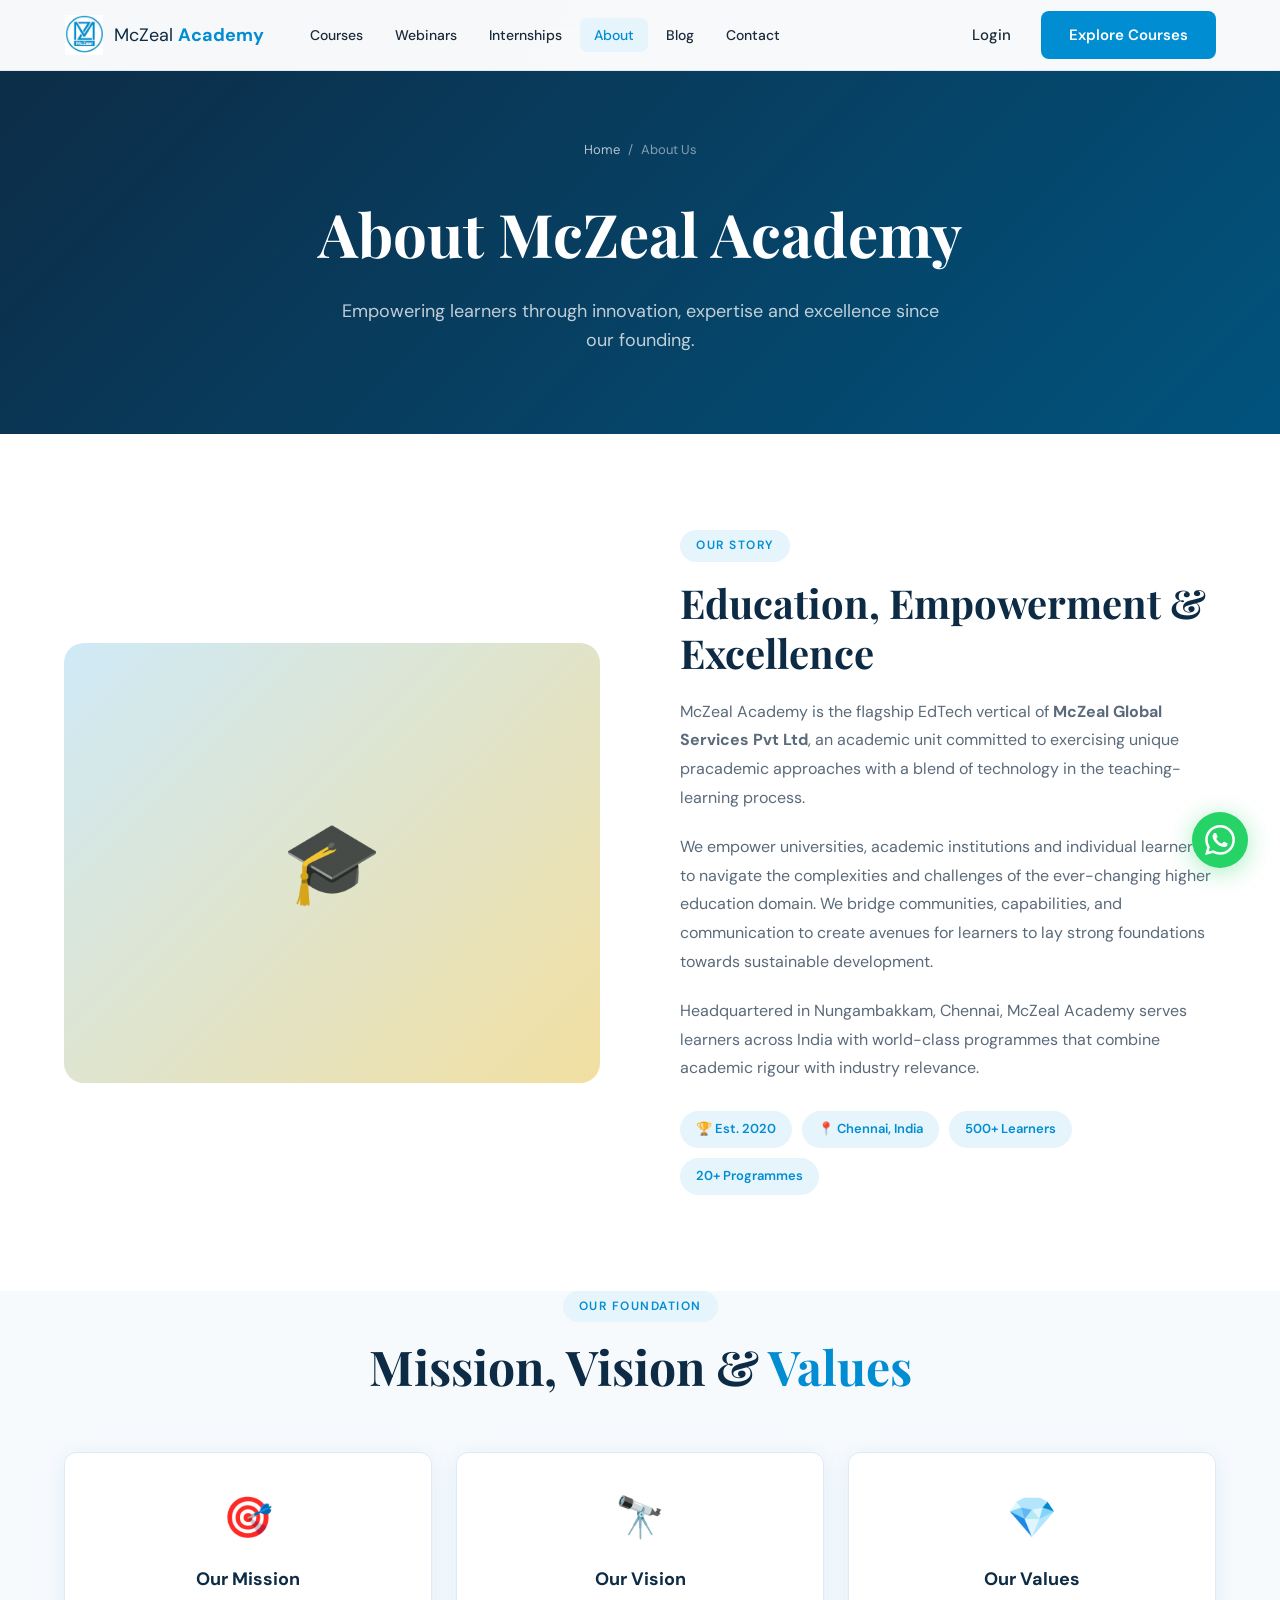
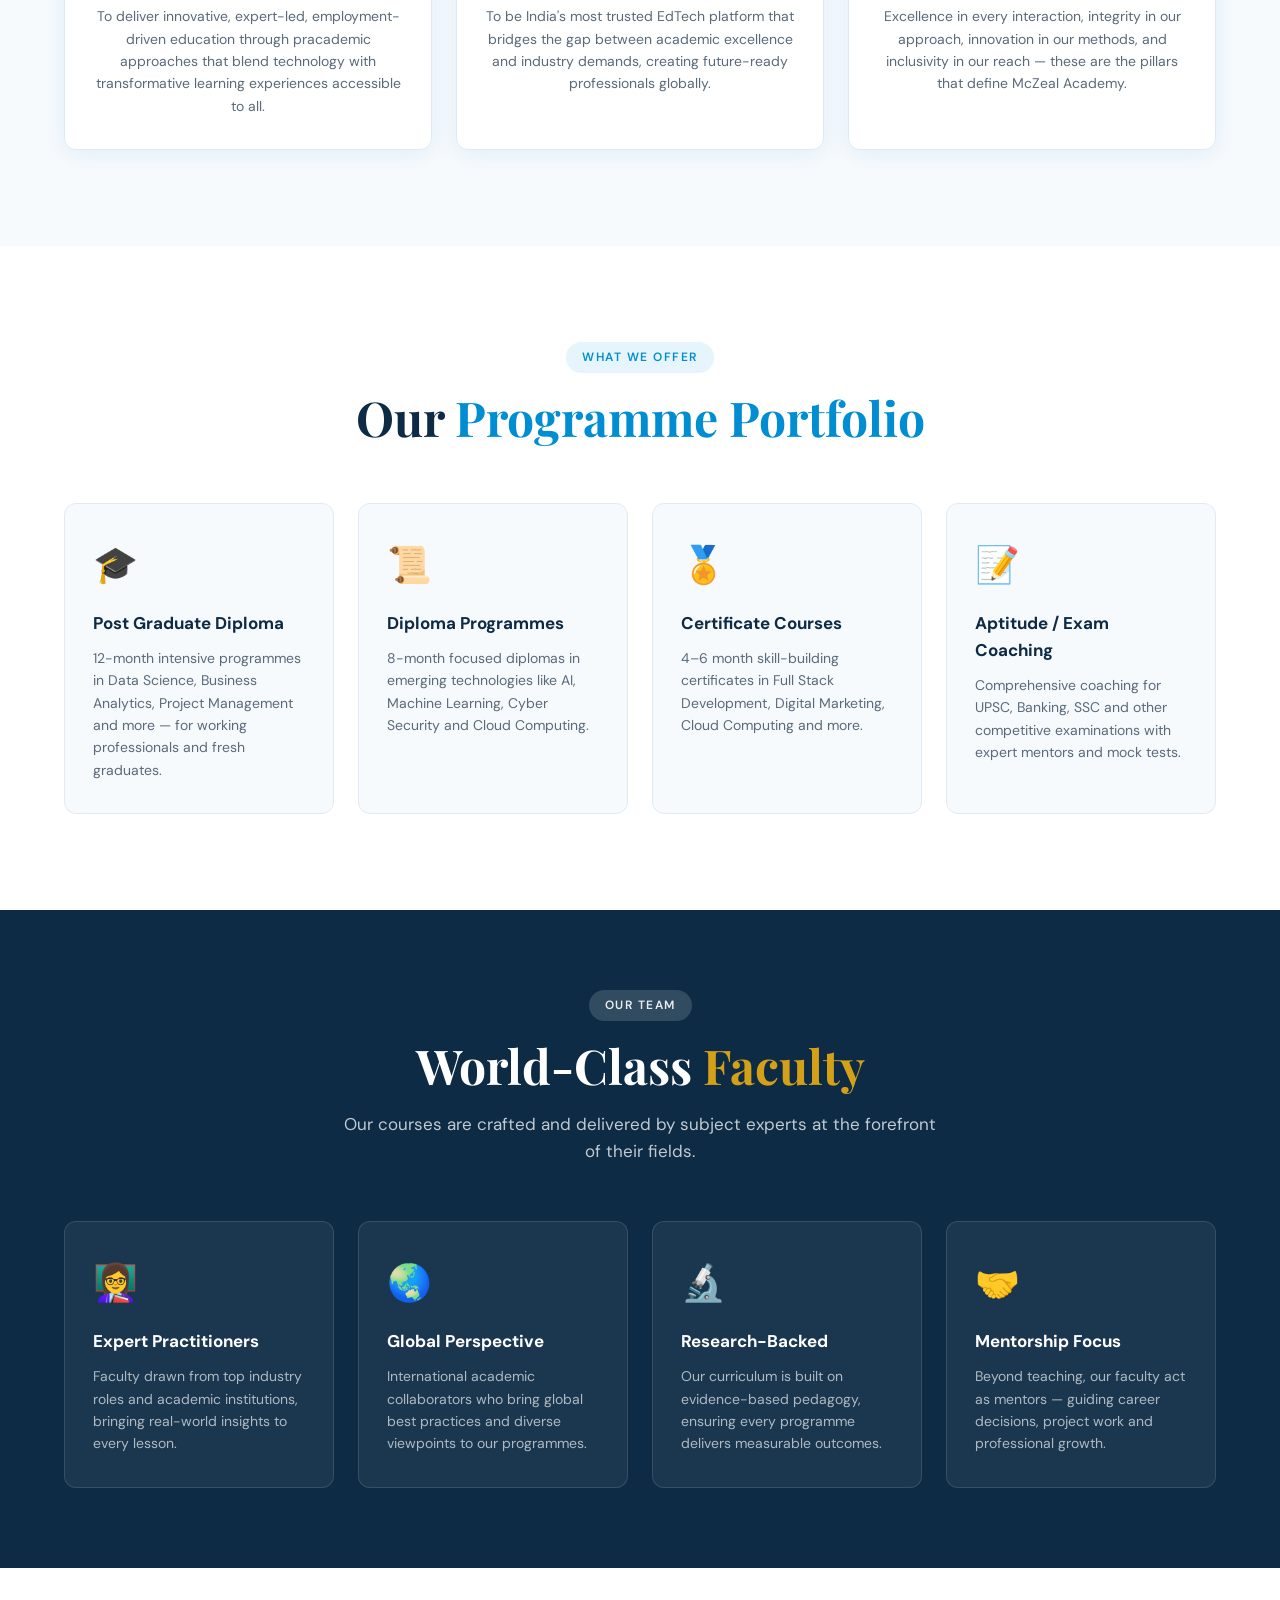
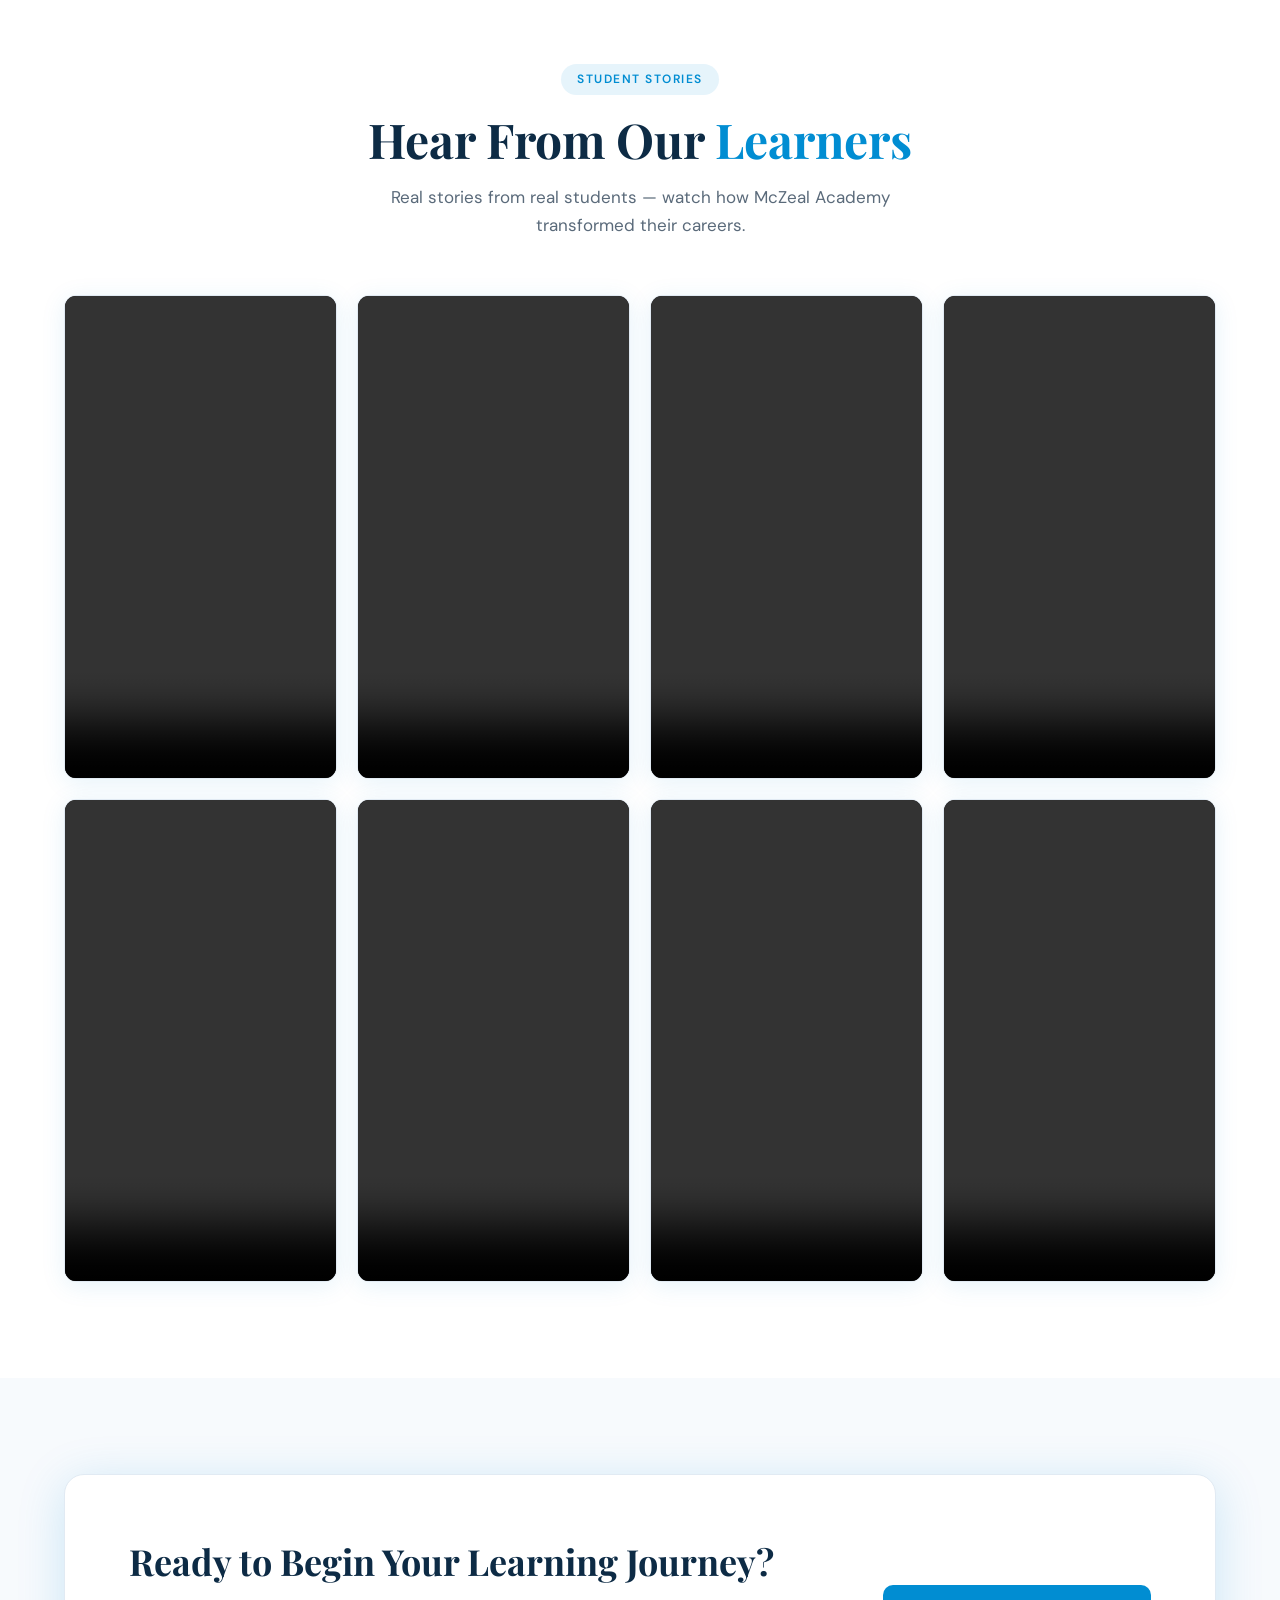
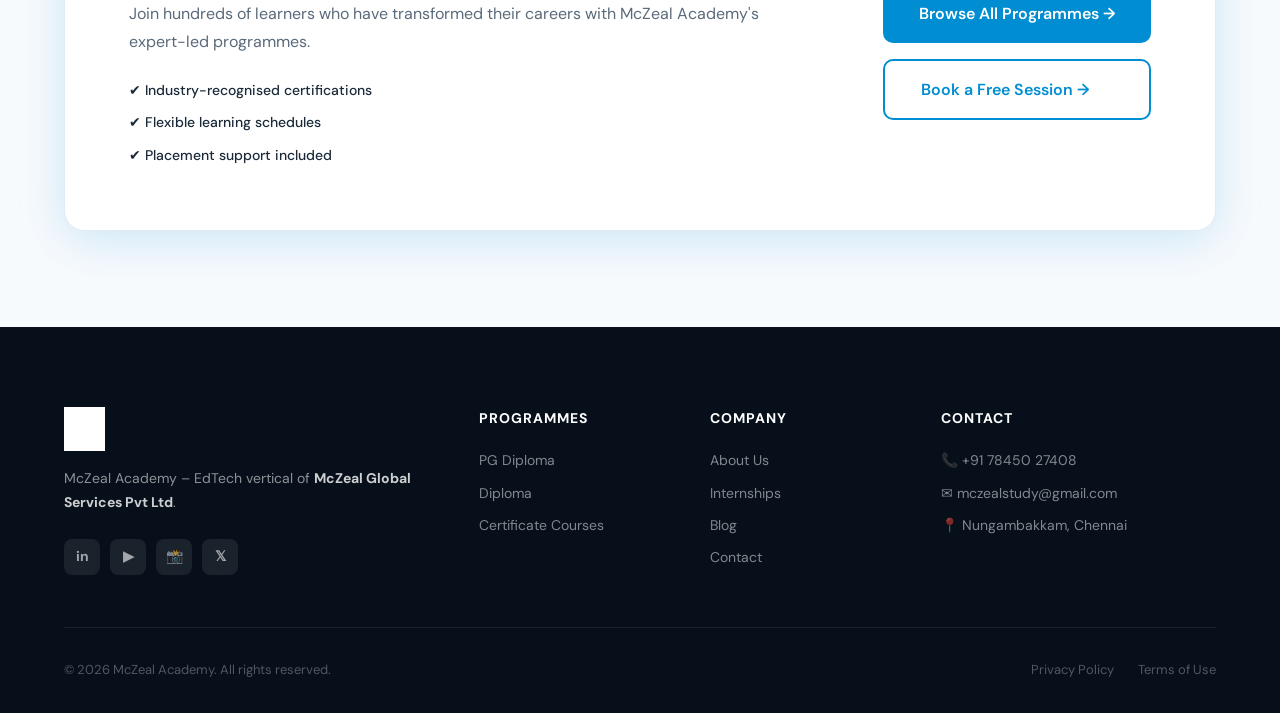
==== commit ac58ae74: "Update contact links to WhatsApp and enhance course details - Changed WhatsApp contact number in con" ====
--- a/about.html
+++ b/about.html
@@ -150,6 +150,59 @@
   </div>
 </section>
 
+<!-- TESTIMONIAL VIDEOS -->
+<section class="section">
+  <div class="container">
+    <div class="section-header">
+      <div class="section-tag">Student Stories</div>
+      <h2 class="section-title">Hear From Our <span class="accent">Learners</span></h2>
+      <p class="section-sub">Real stories from real students — watch how McZeal Academy transformed their careers.</p>
+    </div>
+    <div class="testimonial-videos-grid">
+      <div class="testi-video-card">
+        <video controls preload="metadata" class="testi-video">
+          <source src="testimonials/1.mp4" type="video/mp4"/>
+        </video>
+      </div>
+      <div class="testi-video-card">
+        <video controls preload="metadata" class="testi-video">
+          <source src="testimonials/2.mp4" type="video/mp4"/>
+        </video>
+      </div>
+      <div class="testi-video-card">
+        <video controls preload="metadata" class="testi-video">
+          <source src="testimonials/3.mp4" type="video/mp4"/>
+        </video>
+      </div>
+      <div class="testi-video-card">
+        <video controls preload="metadata" class="testi-video">
+          <source src="testimonials/4.mp4" type="video/mp4"/>
+        </video>
+      </div>
+      <div class="testi-video-card">
+        <video controls preload="metadata" class="testi-video">
+          <source src="testimonials/5.mp4" type="video/mp4"/>
+        </video>
+      </div>
+      <div class="testi-video-card">
+        <video controls preload="metadata" class="testi-video">
+          <source src="testimonials/6.mp4" type="video/mp4"/>
+        </video>
+      </div>
+      <div class="testi-video-card">
+        <video controls preload="metadata" class="testi-video">
+          <source src="testimonials/7.mp4" type="video/mp4"/>
+        </video>
+      </div>
+      <div class="testi-video-card">
+        <video controls preload="metadata" class="testi-video">
+          <source src="testimonials/8.mp4" type="video/mp4"/>
+        </video>
+      </div>
+    </div>
+  </div>
+</section>
+
 <!-- CTA -->
 <section class="lead-section section">
   <div class="container">
@@ -165,7 +218,7 @@
       </div>
       <div style="display:flex; flex-direction:column; gap:16px; justify-content:center;">
         <a href="courses.html" class="btn-primary btn-lg">Browse All Programmes →</a>
-        <a href="contact.html" class="btn-outline btn-lg">Talk to a Counsellor</a>
+        <a href="https://wa.me/917854127408" class="btn-outline btn-lg" target="_blank">Book a Free Session →</a>
       </div>
     </div>
   </div>
@@ -189,7 +242,7 @@
     </div>
   </div>
 </footer>
-<a href="https://wa.me/917845027408" class="whatsapp-fab" target="_blank">
+<a href="https://wa.me/917854127408" class="whatsapp-fab" target="_blank">
   <svg viewBox="0 0 24 24" fill="currentColor"><path d="M17.472 14.382c-.297-.149-1.758-.867-2.03-.967-.273-.099-.471-.148-.67.15-.197.297-.767.966-.94 1.164-.173.199-.347.223-.644.075-.297-.15-1.255-.463-2.39-1.475-.883-.788-1.48-1.761-1.653-2.059-.173-.297-.018-.458.13-.606.134-.133.298-.347.446-.52.149-.174.198-.298.298-.497.099-.198.05-.371-.025-.52-.075-.149-.669-1.612-.916-2.207-.242-.579-.487-.5-.669-.51-.173-.008-.371-.01-.57-.01-.198 0-.52.074-.792.372-.272.297-1.04 1.016-1.04 2.479 0 1.462 1.065 2.875 1.213 3.074.149.198 2.096 3.2 5.077 4.487.709.306 1.262.489 1.694.625.712.227 1.36.195 1.871.118.571-.085 1.758-.719 2.006-1.413.248-.694.248-1.289.173-1.413-.074-.124-.272-.198-.57-.347m-5.421 7.403h-.004a9.87 9.87 0 01-5.031-1.378l-.361-.214-3.741.982.998-3.648-.235-.374a9.86 9.86 0 01-1.51-5.26c.001-5.45 4.436-9.884 9.888-9.884 2.64 0 5.122 1.03 6.988 2.898a9.825 9.825 0 012.893 6.994c-.003 5.45-4.437 9.884-9.885 9.884m8.413-18.297A11.815 11.815 0 0012.05 0C5.495 0 .16 5.335.157 11.892c0 2.096.547 4.142 1.588 5.945L.057 24l6.305-1.654a11.882 11.882 0 005.683 1.448h.005c6.554 0 11.89-5.335 11.893-11.893a11.821 11.821 0 00-3.48-8.413Z"/></svg>
 </a>
 <script src="main.js"></script>
--- a/styles.css
+++ b/styles.css
@@ -531,6 +531,13 @@
   font-weight: 700;
   color: var(--navy);
 }
+.course-price s {
+  font-size: 13px;
+  color: #aaa;
+  font-weight: 400;
+  text-decoration: line-through;
+  margin-right: 4px;
+}
 .course-price small { font-size: 12px; color: var(--text-muted); font-weight: 400; }
 
 /* ---- WHY SECTION ---- */
@@ -1103,6 +1110,33 @@
   font-size: 13px; color: var(--text-muted);
   padding-top: 16px; border-top: 1px solid var(--border);
   margin-bottom: 16px;
+}
+
+/* ---- VIDEO TESTIMONIALS ---- */
+.video-testimonials-grid {
+  display: grid;
+  grid-template-columns: repeat(auto-fill, minmax(260px, 1fr));
+  gap: 24px;
+}
+.video-card {
+  background: var(--navy);
+  border-radius: var(--radius);
+  overflow: hidden;
+  box-shadow: var(--shadow-lg);
+  transition: var(--transition);
+}
+.video-card:hover { transform: translateY(-4px); box-shadow: 0 12px 48px rgba(1,141,210,0.25); }
+.video-card video {
+  width: 100%;
+  display: block;
+  background: #000;
+}
+.video-card-label {
+  padding: 12px 16px;
+  font-size: 13px;
+  font-weight: 600;
+  color: rgba(255,255,255,0.75);
+  text-align: center;
 }
 
 /* ---- SUCCESS TOAST ---- */
@@ -1158,3 +1192,66 @@
   .testimonials-grid { grid-template-columns: 1fr; }
   .blog-grid { grid-template-columns: 1fr; }
 }
+
+/* ---- TESTIMONIAL VIDEOS ---- */
+.testimonial-videos-grid {
+  display: grid;
+  grid-template-columns: repeat(4, 1fr);
+  gap: 20px;
+  margin-top: 48px;
+}
+
+.testi-video-card {
+  background: var(--white);
+  border: 1px solid var(--border);
+  border-radius: var(--radius);
+  overflow: hidden;
+  box-shadow: var(--shadow);
+  transition: transform var(--transition), box-shadow var(--transition);
+}
+
+.testi-video-card:hover {
+  transform: translateY(-4px);
+  box-shadow: var(--shadow-lg);
+}
+
+.testi-video {
+  width: 100%;
+  display: block;
+  aspect-ratio: 9/16;
+  object-fit: cover;
+  background: #000;
+}
+
+/* ---- LEAD WA FORM ---- */
+.lead-form-wa {
+  display: flex;
+  flex-direction: column;
+  gap: 16px;
+  justify-content: center;
+  align-items: stretch;
+  padding: 32px;
+  background: var(--off-white);
+  border-radius: var(--radius);
+  border: 1px solid var(--border);
+}
+
+.lead-wa-desc {
+  font-size: 1rem;
+  color: var(--text);
+  line-height: 1.6;
+}
+
+.lead-form-wa small {
+  color: var(--text-muted);
+  font-size: 0.8rem;
+  text-align: center;
+}
+
+@media (max-width: 1024px) {
+  .testimonial-videos-grid { grid-template-columns: repeat(2, 1fr); }
+}
+
+@media (max-width: 480px) {
+  .testimonial-videos-grid { grid-template-columns: 1fr; }
+}
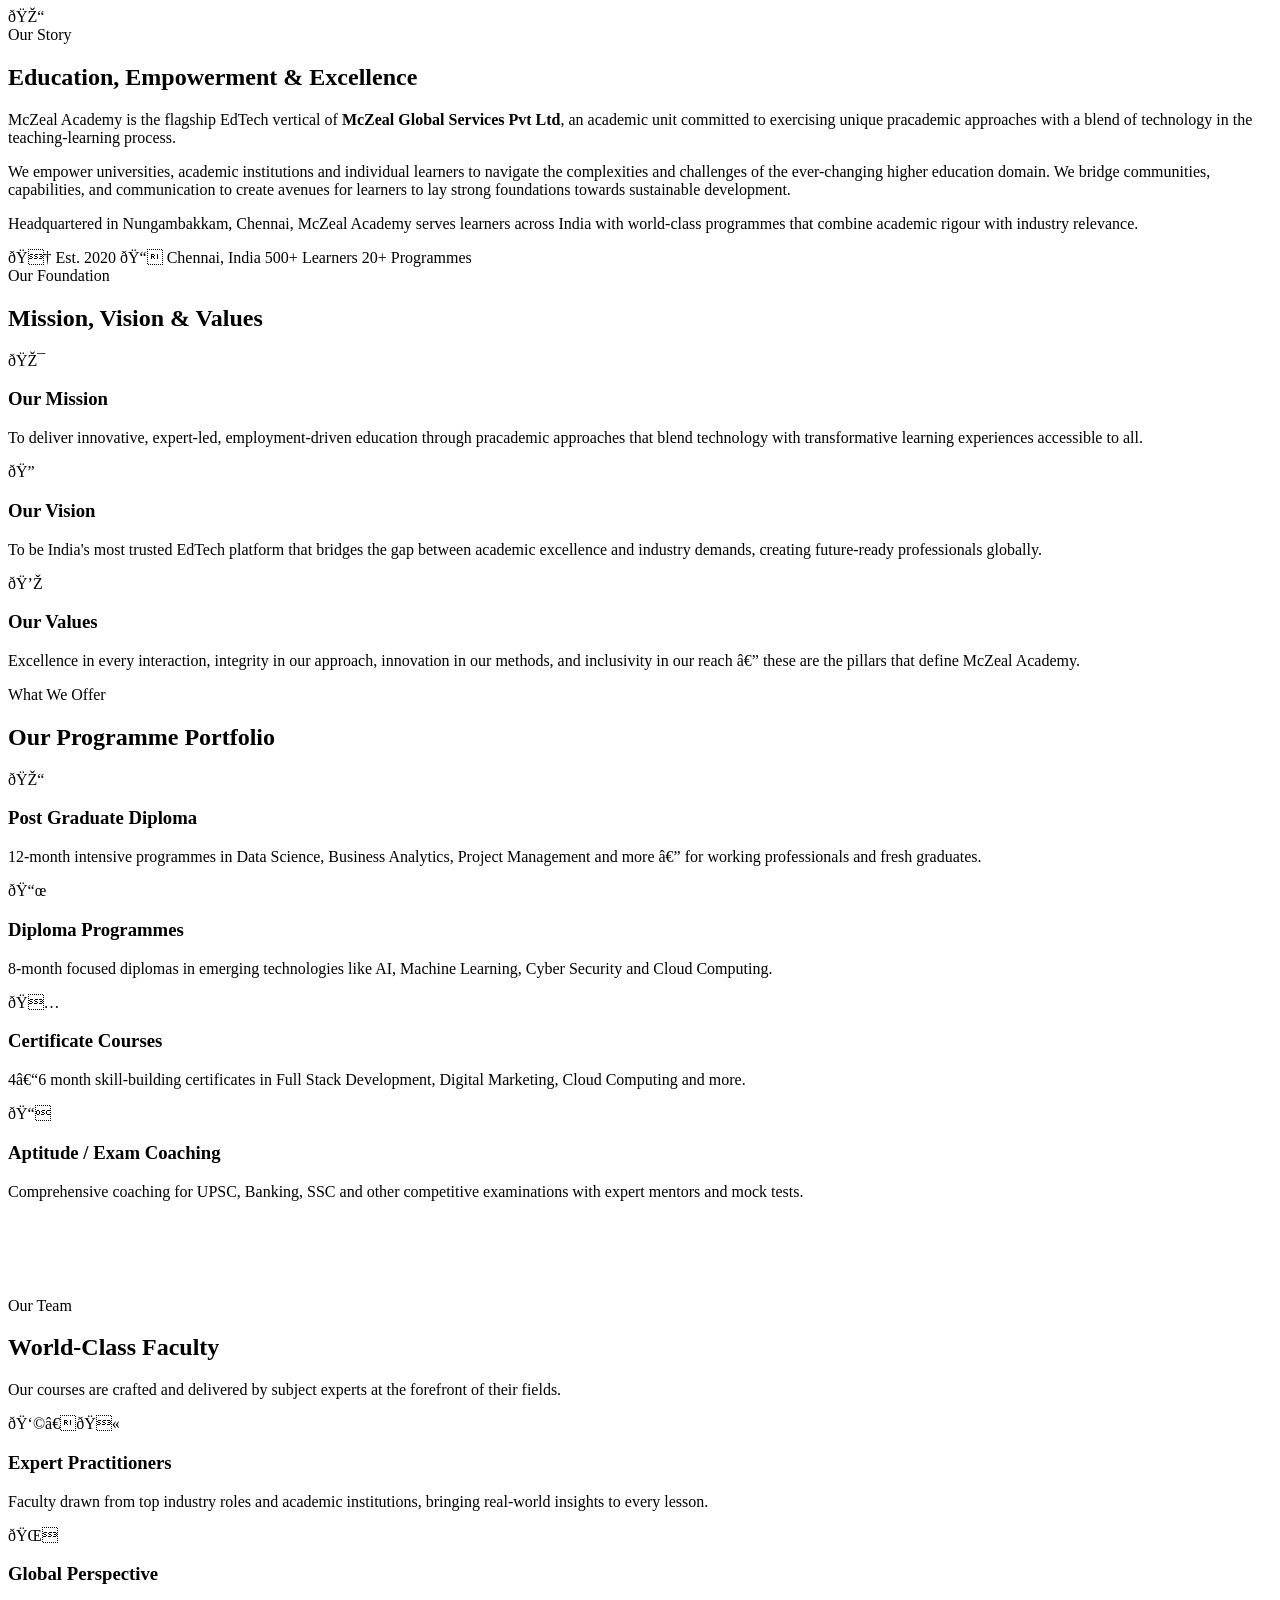
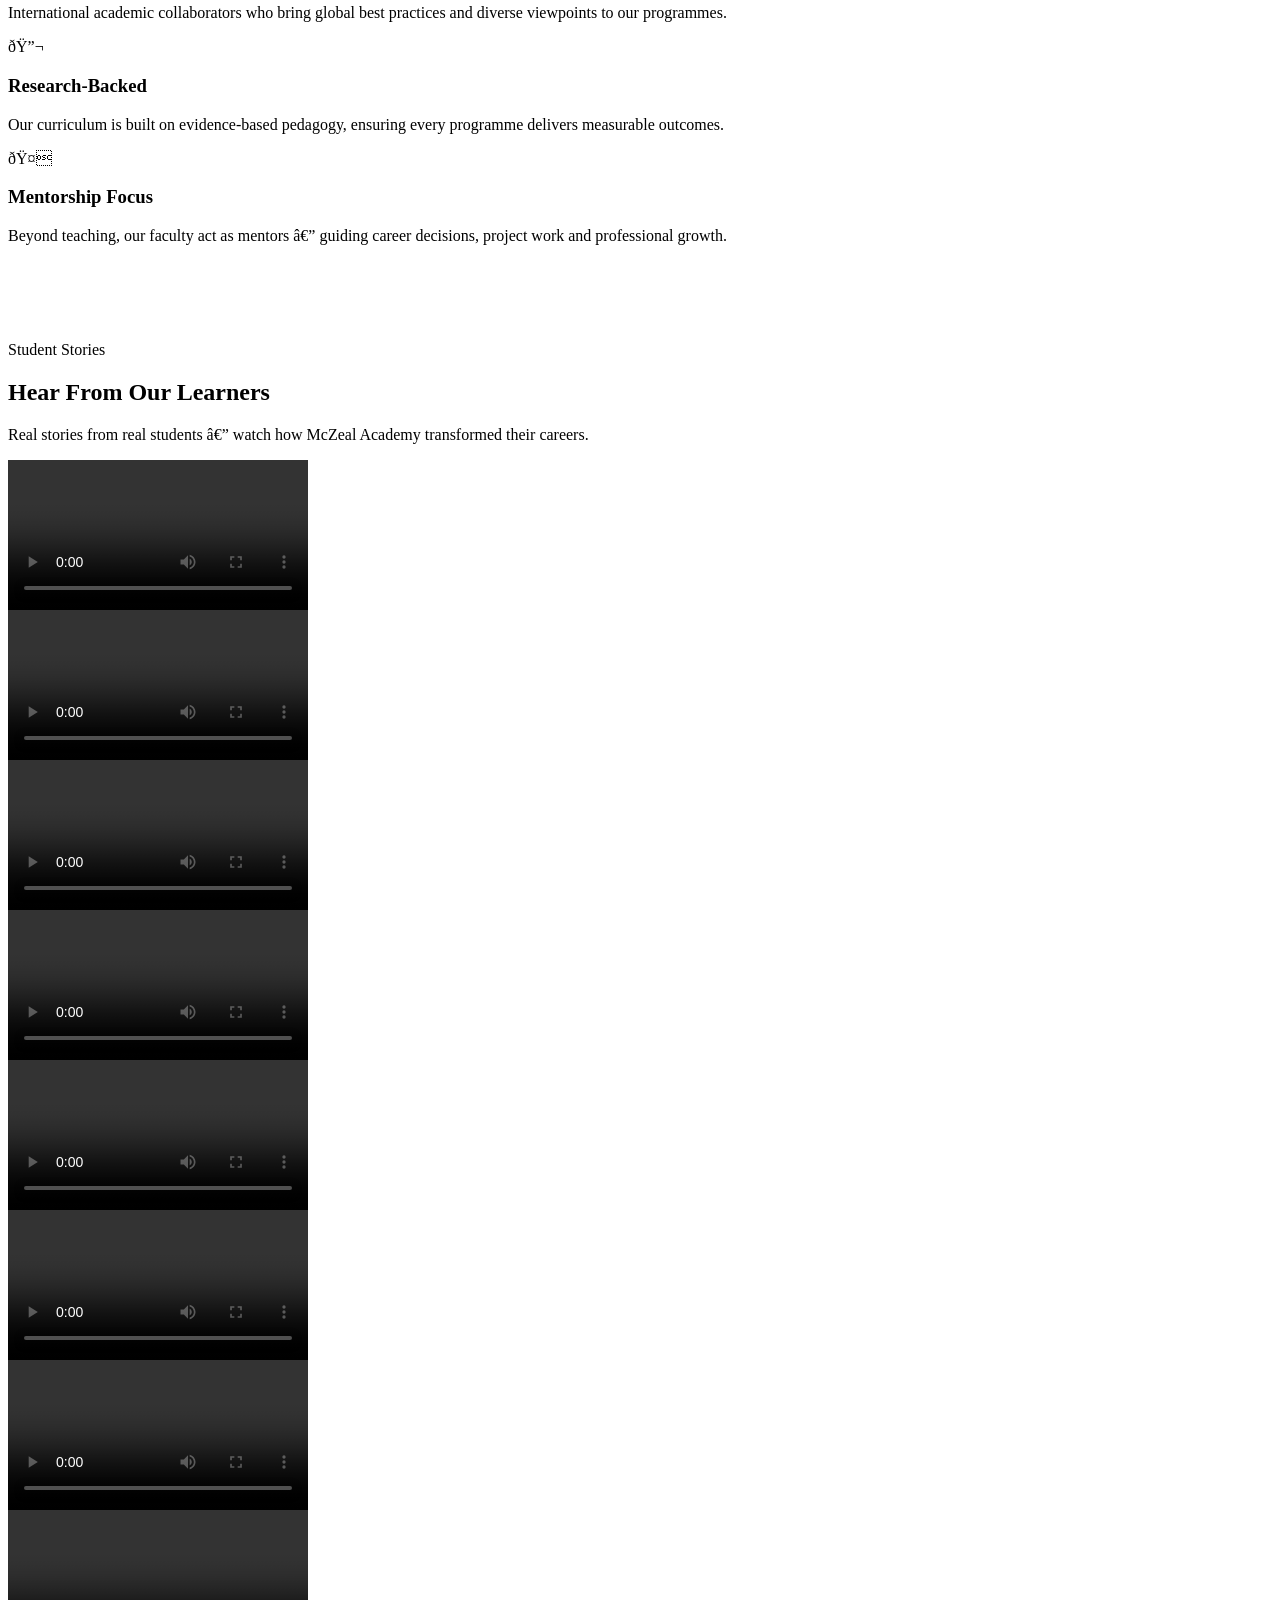
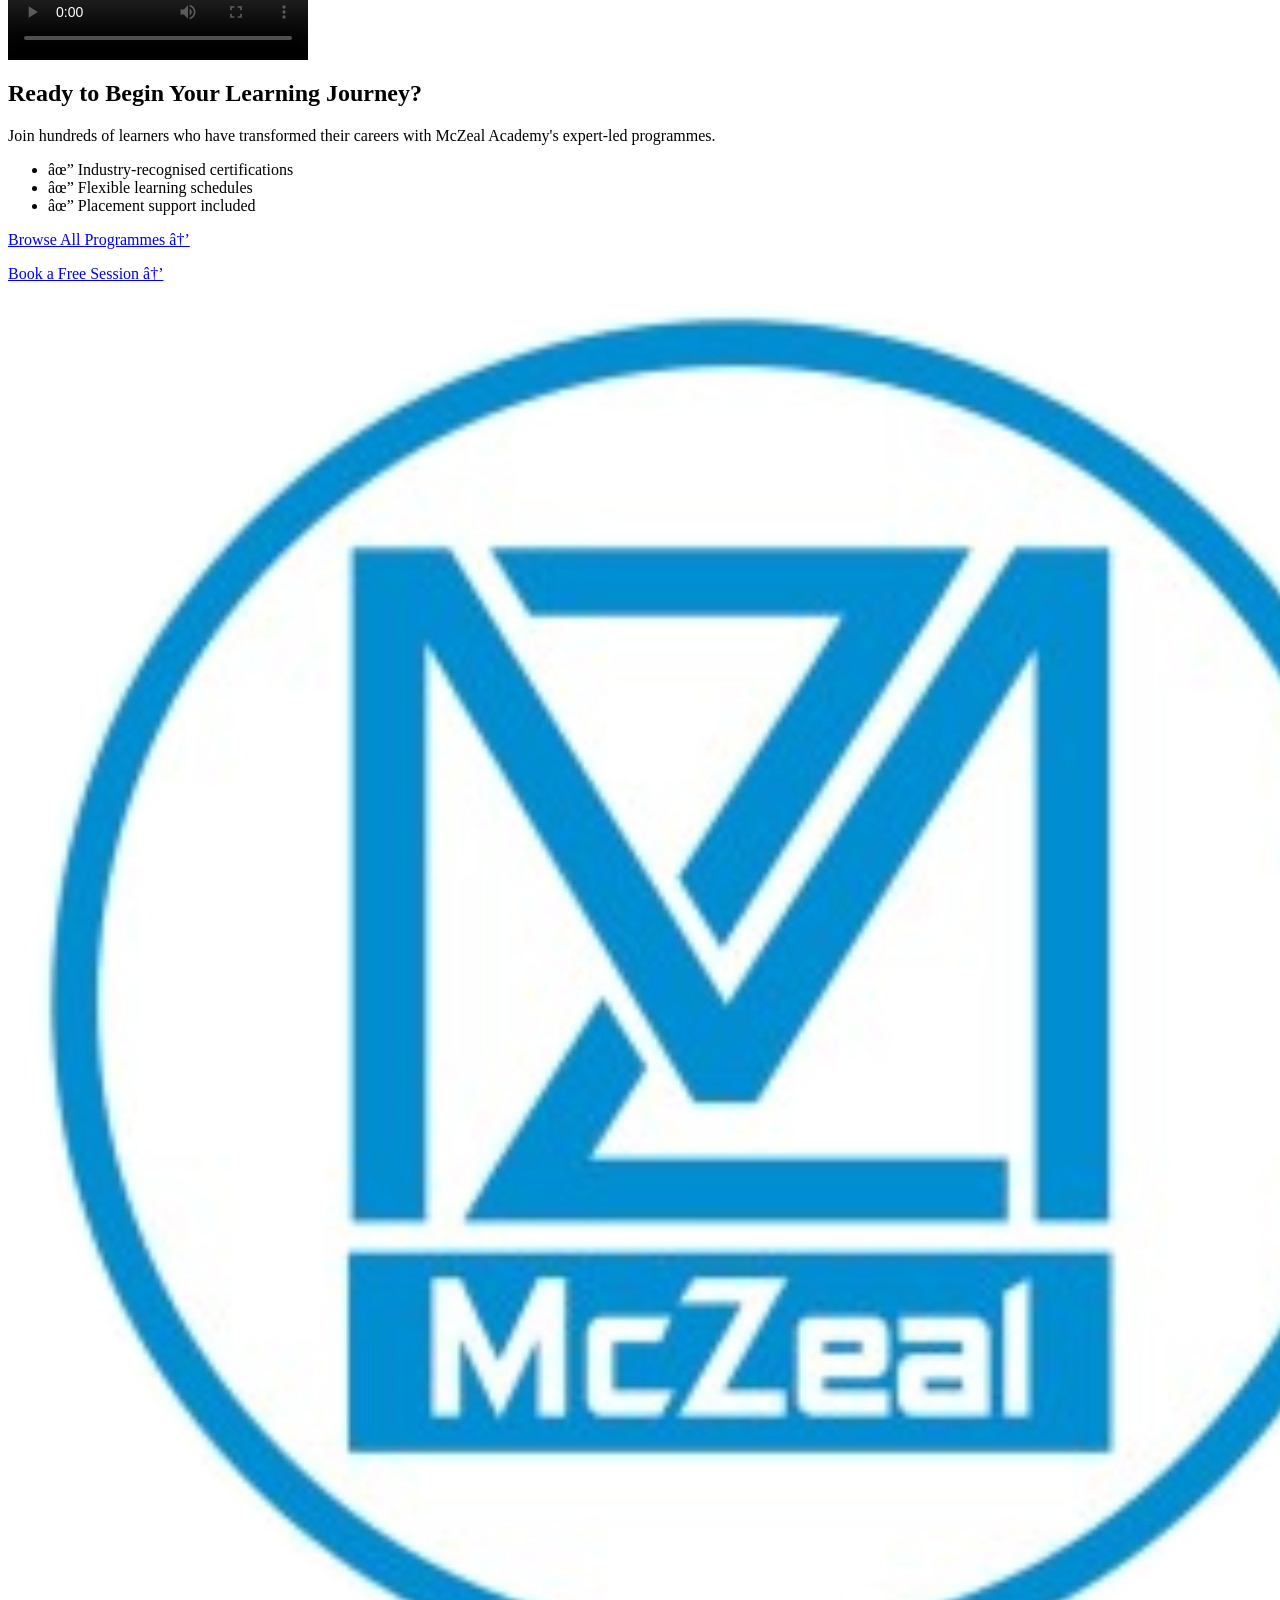
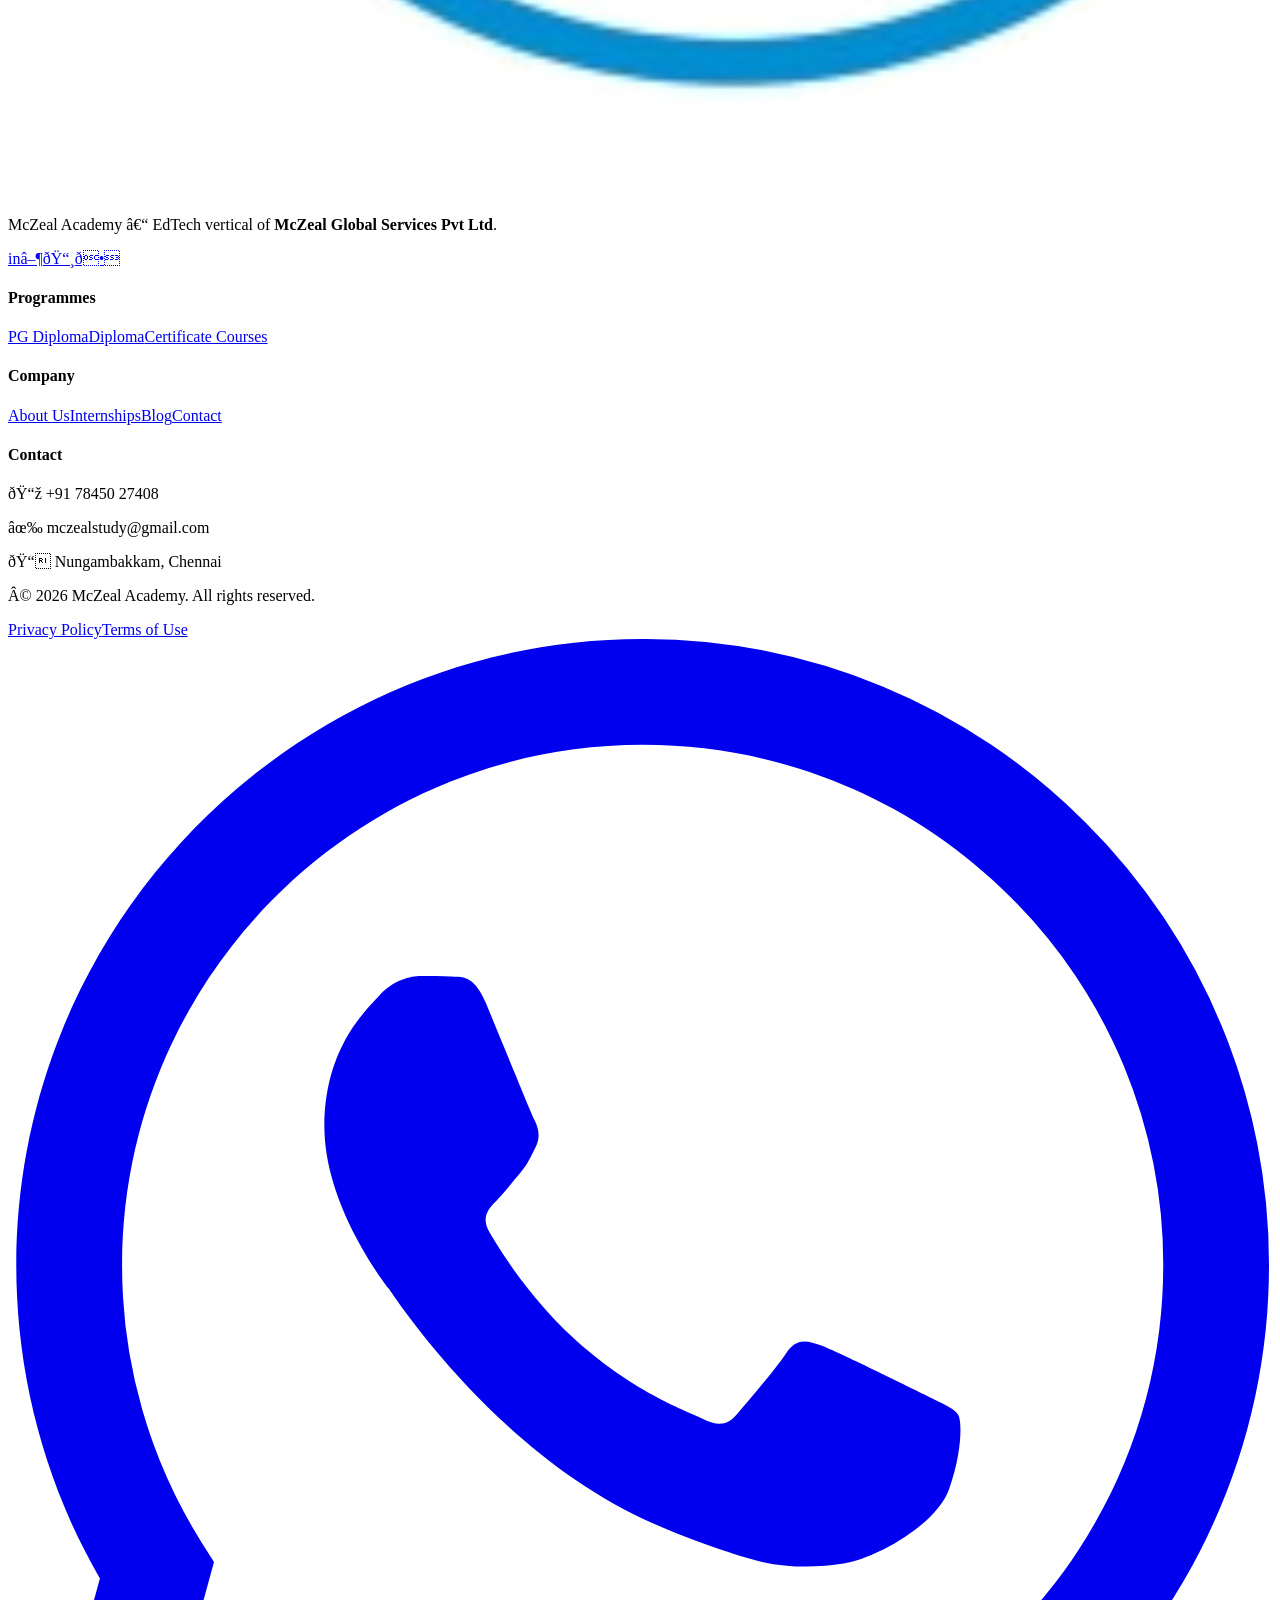
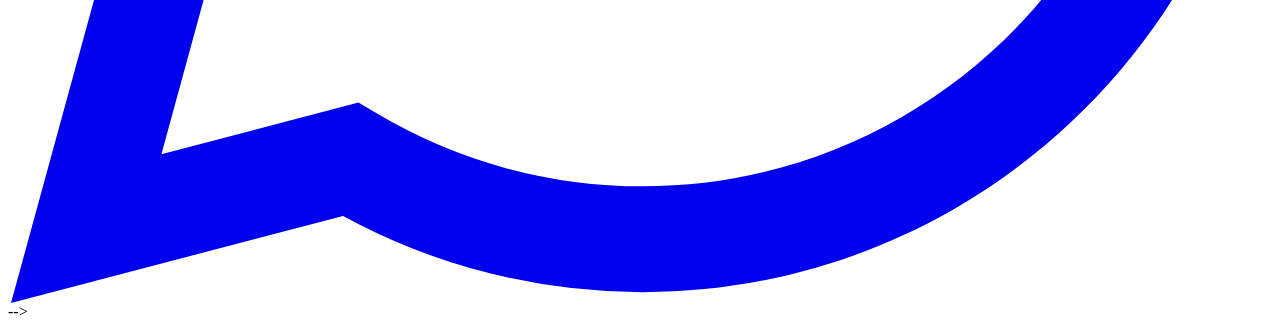
==== commit 96a8eb50: "Comment out DOCTYPE declarations in multiple HTML files" ====
--- a/about.html
+++ b/about.html
@@ -1,4 +1,4 @@
-<!DOCTYPE html>
+<!-- <!DOCTYPE html>
 <html lang="en">
 <head>
 <meta charset="UTF-8"/>
@@ -247,4 +247,4 @@
 </a>
 <script src="main.js"></script>
 </body>
-</html>
+</html> -->
